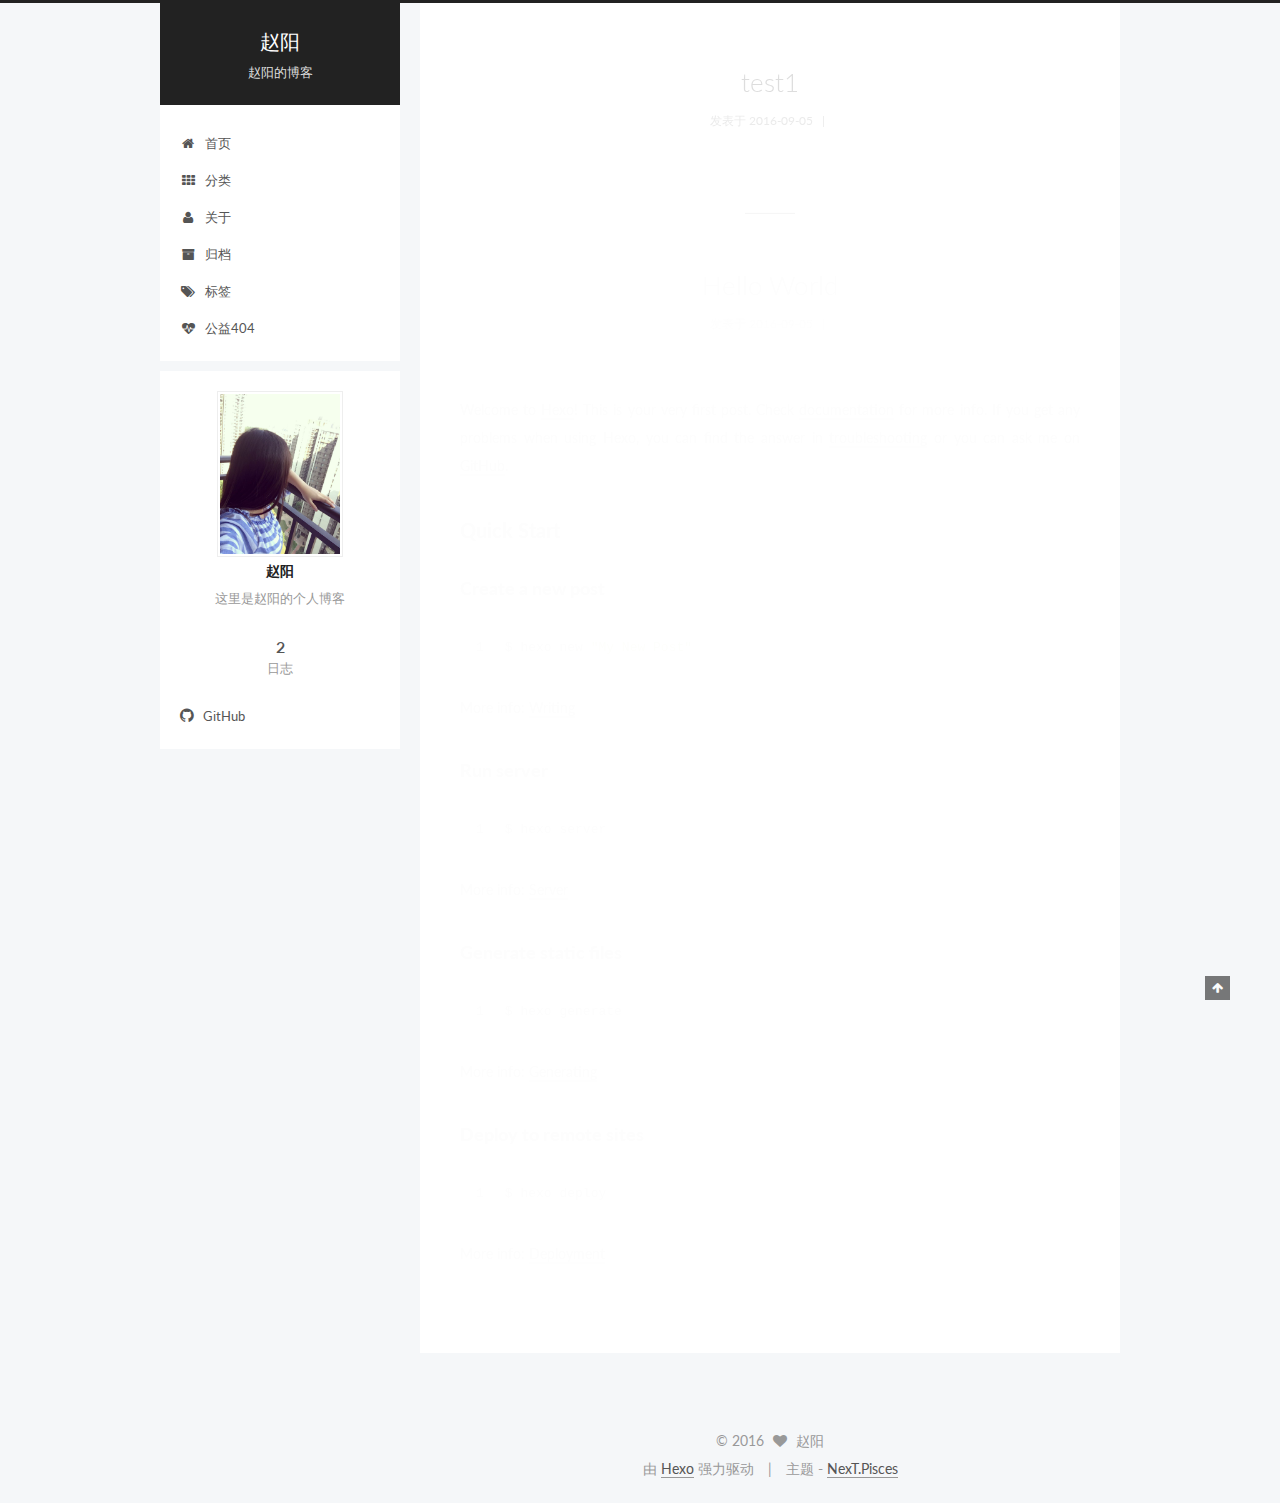
==== index.html @ 3aaf6b0f "Site updated: 2016-09-06 15:38:07" ====
<!doctype html>



  


<html class="theme-next pisces use-motion">
<head>
  <meta charset="UTF-8"/>
<meta http-equiv="X-UA-Compatible" content="IE=edge,chrome=1" />
<meta name="viewport" content="width=device-width, initial-scale=1, maximum-scale=1"/>



<meta http-equiv="Cache-Control" content="no-transform" />
<meta http-equiv="Cache-Control" content="no-siteapp" />












  
  
  <link href="/vendors/fancybox/source/jquery.fancybox.css?v=2.1.5" rel="stylesheet" type="text/css" />




  
  
  
  

  
    
    
  

  

  

  

  

  
    
    
    <link href="//fonts.googleapis.com/css?family=Lato:300,300italic,400,400italic,700,700italic&subset=latin,latin-ext" rel="stylesheet" type="text/css">
  






<link href="/vendors/font-awesome/css/font-awesome.min.css?v=4.4.0" rel="stylesheet" type="text/css" />

<link href="/css/main.css?v=5.0.1" rel="stylesheet" type="text/css" />


  <meta name="keywords" content="Hexo, NexT" />








  <link rel="shortcut icon" type="image/x-icon" href="/favicon.ico?v=5.0.1" />






<meta name="description" content="这里是赵阳的个人博客">
<meta property="og:type" content="website">
<meta property="og:title" content="赵阳">
<meta property="og:url" content="http://yoursite.com/index.html">
<meta property="og:site_name" content="赵阳">
<meta property="og:description" content="这里是赵阳的个人博客">
<meta name="twitter:card" content="summary">
<meta name="twitter:title" content="赵阳">
<meta name="twitter:description" content="这里是赵阳的个人博客">



<script type="text/javascript" id="hexo.configuration">
  var NexT = window.NexT || {};
  var CONFIG = {
    scheme: 'Pisces',
    sidebar: {"position":"left","display":"post"},
    fancybox: true,
    motion: true,
    duoshuo: {
      userId: 0,
      author: '博主'
    }
  };
</script>




  <link rel="canonical" href="http://yoursite.com/"/>

  <title> 赵阳 </title>
</head>

<body itemscope itemtype="http://schema.org/WebPage" lang="zh-Hans">

  










  
  
    
  

  <div class="container one-collumn sidebar-position-left 
   page-home 
 ">
    <div class="headband"></div>

    <header id="header" class="header" itemscope itemtype="http://schema.org/WPHeader">
      <div class="header-inner"><div class="site-meta ">
  

  <div class="custom-logo-site-title">
    <a href="/"  class="brand" rel="start">
      <span class="logo-line-before"><i></i></span>
      <span class="site-title">赵阳</span>
      <span class="logo-line-after"><i></i></span>
    </a>
  </div>
  <p class="site-subtitle">赵阳的博客</p>
</div>

<div class="site-nav-toggle">
  <button>
    <span class="btn-bar"></span>
    <span class="btn-bar"></span>
    <span class="btn-bar"></span>
  </button>
</div>

<nav class="site-nav">
  

  
    <ul id="menu" class="menu">
      
        
        <li class="menu-item menu-item-home">
          <a href="/" rel="section">
            
              <i class="menu-item-icon fa fa-fw fa-home"></i> <br />
            
            首页
          </a>
        </li>
      
        
        <li class="menu-item menu-item-categories">
          <a href="/categories" rel="section">
            
              <i class="menu-item-icon fa fa-fw fa-th"></i> <br />
            
            分类
          </a>
        </li>
      
        
        <li class="menu-item menu-item-about">
          <a href="/about" rel="section">
            
              <i class="menu-item-icon fa fa-fw fa-user"></i> <br />
            
            关于
          </a>
        </li>
      
        
        <li class="menu-item menu-item-archives">
          <a href="/archives" rel="section">
            
              <i class="menu-item-icon fa fa-fw fa-archive"></i> <br />
            
            归档
          </a>
        </li>
      
        
        <li class="menu-item menu-item-tags">
          <a href="/tags" rel="section">
            
              <i class="menu-item-icon fa fa-fw fa-tags"></i> <br />
            
            标签
          </a>
        </li>
      
        
        <li class="menu-item menu-item-commonweal">
          <a href="/404.html" rel="section">
            
              <i class="menu-item-icon fa fa-fw fa-heartbeat"></i> <br />
            
            公益404
          </a>
        </li>
      

      
    </ul>
  

  
</nav>

 </div>
    </header>

    <main id="main" class="main">
      <div class="main-inner">
        <div class="content-wrap">
          <div id="content" class="content">
            
  <section id="posts" class="posts-expand">
    
      

  
  

  
  
  

  <article class="post post-type-normal " itemscope itemtype="http://schema.org/Article">

    
      <header class="post-header">

        
        
          <h1 class="post-title" itemprop="name headline">
            
            
              
                
                <a class="post-title-link" href="/2016/09/05/test1/" itemprop="url">
                  test1
                </a>
              
            
          </h1>
        

        <div class="post-meta">
          <span class="post-time">
            <span class="post-meta-item-icon">
              <i class="fa fa-calendar-o"></i>
            </span>
            <span class="post-meta-item-text">发表于</span>
            <time itemprop="dateCreated" datetime="2016-09-05T23:01:18+08:00" content="2016-09-05">
              2016-09-05
            </time>
          </span>

          

          
            
              <span class="post-comments-count">
                &nbsp; | &nbsp;
                <a href="/2016/09/05/test1/#comments" itemprop="discussionUrl">
                  <span class="post-comments-count ds-thread-count" data-thread-key="2016/09/05/test1/" itemprop="commentsCount"></span>
                </a>
              </span>
            
          

          

          
          

          
        </div>
      </header>
    


    <div class="post-body" itemprop="articleBody">

      
      

      
        
          
            
          
        
      
    </div>

    <div>
      
    </div>

    <div>
      
    </div>

    <footer class="post-footer">
      

      

      
      
        <div class="post-eof"></div>
      
    </footer>
  </article>


    
      

  
  

  
  
  

  <article class="post post-type-normal " itemscope itemtype="http://schema.org/Article">

    
      <header class="post-header">

        
        
          <h1 class="post-title" itemprop="name headline">
            
            
              
                
                <a class="post-title-link" href="/2016/09/05/hello-world/" itemprop="url">
                  Hello World
                </a>
              
            
          </h1>
        

        <div class="post-meta">
          <span class="post-time">
            <span class="post-meta-item-icon">
              <i class="fa fa-calendar-o"></i>
            </span>
            <span class="post-meta-item-text">发表于</span>
            <time itemprop="dateCreated" datetime="2016-09-05T21:36:51+08:00" content="2016-09-05">
              2016-09-05
            </time>
          </span>

          

          
            
              <span class="post-comments-count">
                &nbsp; | &nbsp;
                <a href="/2016/09/05/hello-world/#comments" itemprop="discussionUrl">
                  <span class="post-comments-count ds-thread-count" data-thread-key="2016/09/05/hello-world/" itemprop="commentsCount"></span>
                </a>
              </span>
            
          

          

          
          

          
        </div>
      </header>
    


    <div class="post-body" itemprop="articleBody">

      
      

      
        
          
            <p>Welcome to <a href="https://hexo.io/" target="_blank" rel="external">Hexo</a>! This is your very first post. Check <a href="https://hexo.io/docs/" target="_blank" rel="external">documentation</a> for more info. If you get any problems when using Hexo, you can find the answer in <a href="https://hexo.io/docs/troubleshooting.html" target="_blank" rel="external">troubleshooting</a> or you can ask me on <a href="https://github.com/hexojs/hexo/issues" target="_blank" rel="external">GitHub</a>.</p>
<h2 id="Quick-Start"><a href="#Quick-Start" class="headerlink" title="Quick Start"></a>Quick Start</h2><h3 id="Create-a-new-post"><a href="#Create-a-new-post" class="headerlink" title="Create a new post"></a>Create a new post</h3><figure class="highlight bash"><table><tr><td class="gutter"><pre><div class="line">1</div></pre></td><td class="code"><pre><div class="line">$ hexo new <span class="string">"My New Post"</span></div></pre></td></tr></table></figure>
<p>More info: <a href="https://hexo.io/docs/writing.html" target="_blank" rel="external">Writing</a></p>
<h3 id="Run-server"><a href="#Run-server" class="headerlink" title="Run server"></a>Run server</h3><figure class="highlight bash"><table><tr><td class="gutter"><pre><div class="line">1</div></pre></td><td class="code"><pre><div class="line">$ hexo server</div></pre></td></tr></table></figure>
<p>More info: <a href="https://hexo.io/docs/server.html" target="_blank" rel="external">Server</a></p>
<h3 id="Generate-static-files"><a href="#Generate-static-files" class="headerlink" title="Generate static files"></a>Generate static files</h3><figure class="highlight bash"><table><tr><td class="gutter"><pre><div class="line">1</div></pre></td><td class="code"><pre><div class="line">$ hexo generate</div></pre></td></tr></table></figure>
<p>More info: <a href="https://hexo.io/docs/generating.html" target="_blank" rel="external">Generating</a></p>
<h3 id="Deploy-to-remote-sites"><a href="#Deploy-to-remote-sites" class="headerlink" title="Deploy to remote sites"></a>Deploy to remote sites</h3><figure class="highlight bash"><table><tr><td class="gutter"><pre><div class="line">1</div></pre></td><td class="code"><pre><div class="line">$ hexo deploy</div></pre></td></tr></table></figure>
<p>More info: <a href="https://hexo.io/docs/deployment.html" target="_blank" rel="external">Deployment</a></p>

          
        
      
    </div>

    <div>
      
    </div>

    <div>
      
    </div>

    <footer class="post-footer">
      

      

      
      
        <div class="post-eof"></div>
      
    </footer>
  </article>


    
  </section>

  


          </div>
          


          

        </div>
        
          
  
  <div class="sidebar-toggle">
    <div class="sidebar-toggle-line-wrap">
      <span class="sidebar-toggle-line sidebar-toggle-line-first"></span>
      <span class="sidebar-toggle-line sidebar-toggle-line-middle"></span>
      <span class="sidebar-toggle-line sidebar-toggle-line-last"></span>
    </div>
  </div>

  <aside id="sidebar" class="sidebar">
    <div class="sidebar-inner">

      

      

      <section class="site-overview sidebar-panel  sidebar-panel-active ">
        <div class="site-author motion-element" itemprop="author" itemscope itemtype="http://schema.org/Person">
          <img class="site-author-image" itemprop="image"
               src="/uploads/image/h_icon.jpg"
               alt="赵阳" />
          <p class="site-author-name" itemprop="name">赵阳</p>
          <p class="site-description motion-element" itemprop="description">这里是赵阳的个人博客</p>
        </div>
        <nav class="site-state motion-element">
          <div class="site-state-item site-state-posts">
            <a href="/archives">
              <span class="site-state-item-count">2</span>
              <span class="site-state-item-name">日志</span>
            </a>
          </div>

          

          

        </nav>

        

        <div class="links-of-author motion-element">
          
            
              <span class="links-of-author-item">
                <a href="https://github.com/yanggee" target="_blank" title="GitHub">
                  
                    <i class="fa fa-fw fa-github"></i>
                  
                  GitHub
                </a>
              </span>
            
          
        </div>

        
        

        
        

      </section>

      

    </div>
  </aside>


        
      </div>
    </main>

    <footer id="footer" class="footer">
      <div class="footer-inner">
        <div class="copyright" >
  
  &copy; 
  <span itemprop="copyrightYear">2016</span>
  <span class="with-love">
    <i class="fa fa-heart"></i>
  </span>
  <span class="author" itemprop="copyrightHolder">赵阳</span>
</div>

<div class="powered-by">
  由 <a class="theme-link" href="https://hexo.io">Hexo</a> 强力驱动
</div>

<div class="theme-info">
  主题 -
  <a class="theme-link" href="https://github.com/iissnan/hexo-theme-next">
    NexT.Pisces
  </a>
</div>

        

        
      </div>
    </footer>

    <div class="back-to-top">
      <i class="fa fa-arrow-up"></i>
    </div>
  </div>

  

<script type="text/javascript">
  if (Object.prototype.toString.call(window.Promise) !== '[object Function]') {
    window.Promise = null;
  }
</script>









  



  
  <script type="text/javascript" src="/vendors/jquery/index.js?v=2.1.3"></script>

  
  <script type="text/javascript" src="/vendors/fastclick/lib/fastclick.min.js?v=1.0.6"></script>

  
  <script type="text/javascript" src="/vendors/jquery_lazyload/jquery.lazyload.js?v=1.9.7"></script>

  
  <script type="text/javascript" src="/vendors/velocity/velocity.min.js?v=1.2.1"></script>

  
  <script type="text/javascript" src="/vendors/velocity/velocity.ui.min.js?v=1.2.1"></script>

  
  <script type="text/javascript" src="/vendors/fancybox/source/jquery.fancybox.pack.js?v=2.1.5"></script>


  


  <script type="text/javascript" src="/js/src/utils.js?v=5.0.1"></script>

  <script type="text/javascript" src="/js/src/motion.js?v=5.0.1"></script>



  
  


  <script type="text/javascript" src="/js/src/affix.js?v=5.0.1"></script>

  <script type="text/javascript" src="/js/src/schemes/pisces.js?v=5.0.1"></script>



  

  


  <script type="text/javascript" src="/js/src/bootstrap.js?v=5.0.1"></script>



  

  
    
  

  <script type="text/javascript">
    var duoshuoQuery = {short_name:"yanggege"};
    (function() {
      var ds = document.createElement('script');
      ds.type = 'text/javascript';ds.async = true;
      ds.id = 'duoshuo-script';
      ds.src = (document.location.protocol == 'https:' ? 'https:' : 'http:') + '//static.duoshuo.com/embed.js';
      ds.charset = 'UTF-8';
      (document.getElementsByTagName('head')[0]
      || document.getElementsByTagName('body')[0]).appendChild(ds);
    })();
  </script>

  
    
    <script src="/vendors/ua-parser-js/dist/ua-parser.min.js?v=0.7.9"></script>
    <script src="/js/src/hook-duoshuo.js"></script>
  






  
  

  

  

  

</body>
</html>
---- css/main.css ----
/* normalize.css v3.0.2 | MIT License | git.io/normalize */
html {
  font-family: sans-serif; /* 1 */
  -ms-text-size-adjust: 100%; /* 2 */
  -webkit-text-size-adjust: 100%; /* 2 */
}
body {
  margin: 0;
}
article,
aside,
details,
figcaption,
figure,
footer,
header,
hgroup,
main,
menu,
nav,
section,
summary {
  display: block;
}
audio,
canvas,
progress,
video {
  display: inline-block; /* 1 */
  vertical-align: baseline; /* 2 */
}
audio:not([controls]) {
  display: none;
  height: 0;
}
[hidden],
template {
  display: none;
}
a {
  background-color: transparent;
}
a:active,
a:hover {
  outline: 0;
}
abbr[title] {
  border-bottom: 1px dotted;
}
b,
strong {
  font-weight: bold;
}
dfn {
  font-style: italic;
}
h1 {
  font-size: 2em;
  margin: 0.67em 0;
}
mark {
  background: #ff0;
  color: #000;
}
small {
  font-size: 80%;
}
sub,
sup {
  font-size: 75%;
  line-height: 0;
  position: relative;
  vertical-align: baseline;
}
sup {
  top: -0.5em;
}
sub {
  bottom: -0.25em;
}
img {
  border: 0;
}
svg:not(:root) {
  overflow: hidden;
}
figure {
  margin: 1em 40px;
}
hr {
  -moz-box-sizing: content-box;
  box-sizing: content-box;
  height: 0;
}
pre {
  overflow: auto;
}
code,
kbd,
pre,
samp {
  font-family: monospace, monospace;
  font-size: 1em;
}
button,
input,
optgroup,
select,
textarea {
  color: inherit; /* 1 */
  font: inherit; /* 2 */
  margin: 0; /* 3 */
}
button {
  overflow: visible;
}
button,
select {
  text-transform: none;
}
button,
html input[type="button"],
input[type="reset"],
input[type="submit"] {
  -webkit-appearance: button; /* 2 */
  cursor: pointer; /* 3 */
}
button[disabled],
html input[disabled] {
  cursor: default;
}
button::-moz-focus-inner,
input::-moz-focus-inner {
  border: 0;
  padding: 0;
}
input {
  line-height: normal;
}
input[type="checkbox"],
input[type="radio"] {
  box-sizing: border-box; /* 1 */
  padding: 0; /* 2 */
}
input[type="number"]::-webkit-inner-spin-button,
input[type="number"]::-webkit-outer-spin-button {
  height: auto;
}
input[type="search"] {
  -webkit-appearance: textfield; /* 1 */
  -moz-box-sizing: content-box;
  -webkit-box-sizing: content-box; /* 2 */
  box-sizing: content-box;
}
input[type="search"]::-webkit-search-cancel-button,
input[type="search"]::-webkit-search-decoration {
  -webkit-appearance: none;
}
fieldset {
  border: 1px solid #c0c0c0;
  margin: 0 2px;
  padding: 0.35em 0.625em 0.75em;
}
legend {
  border: 0; /* 1 */
  padding: 0; /* 2 */
}
textarea {
  overflow: auto;
}
optgroup {
  font-weight: bold;
}
table {
  border-collapse: collapse;
  border-spacing: 0;
}
td,
th {
  padding: 0;
}
::selection {
  background: #262a30;
  color: #fff;
}
body {
  position: relative;
  font-family: 'Lato', "PingFang SC", "Microsoft YaHei", sans-serif;
  font-size: 14px;
  line-height: 2;
  color: #555;
  background: #fff;
}
@media (max-width: 767px) {
  body {
    padding-right: 0 !important;
  }
}
@media (min-width: 768px) and (max-width: 991px) {
  body {
    padding-right: 0 !important;
  }
}
@media (min-width: 1600px) {
  body {
    font-size: 16px;
  }
}
h1,
h2,
h3,
h4,
h5,
h6 {
  margin: 0;
  padding: 0;
  font-weight: bold;
  line-height: 1.5;
  font-family: 'Lato', "PingFang SC", "Microsoft YaHei", sans-serif;
}
h2,
h3,
h4,
h5,
h6 {
  margin: 20px 0 15px;
}
h1 {
  font-size: 22px;
}
@media (max-width: 767px) {
  h1 {
    font-size: 18px;
  }
}
h2 {
  font-size: 20px;
}
@media (max-width: 767px) {
  h2 {
    font-size: 16px;
  }
}
h3 {
  font-size: 18px;
}
@media (max-width: 767px) {
  h3 {
    font-size: 14px;
  }
}
h4 {
  font-size: 16px;
}
@media (max-width: 767px) {
  h4 {
    font-size: 12px;
  }
}
h5 {
  font-size: 14px;
}
@media (max-width: 767px) {
  h5 {
    font-size: 10px;
  }
}
h6 {
  font-size: 12px;
}
@media (max-width: 767px) {
  h6 {
    font-size: 8px;
  }
}
p {
  margin: 0 0 25px 0;
}
a {
  color: #555;
  text-decoration: none;
  border-bottom: 1px solid #999;
  word-wrap: break-word;
}
a:hover {
  color: #222;
  border-bottom-color: #222;
}
ul {
  list-style: none;
}
blockquote {
  margin: 0;
  padding: 0;
}
img {
  display: block;
  margin: auto;
  max-width: 100%;
  height: auto;
}
hr {
  margin: 40px 0;
  height: 3px;
  border: none;
  background-color: #ddd;
  background-image: repeating-linear-gradient(-45deg, #fff, #fff 4px, transparent 4px, transparent 8px);
}
blockquote {
  padding: 0 15px;
  color: #666;
  border-left: 4px solid #ddd;
}
blockquote cite::before {
  content: "-";
  padding: 0 5px;
}
dt {
  font-weight: 700;
}
dd {
  margin: 0;
  padding: 0;
}
.text-left {
  text-align: left;
}
.text-center {
  text-align: center;
}
.text-right {
  text-align: right;
}
.text-justify {
  text-align: justify;
}
.text-nowrap {
  white-space: nowrap;
}
.text-lowercase {
  text-transform: lowercase;
}
.text-uppercase {
  text-transform: uppercase;
}
.text-capitalize {
  text-transform: capitalize;
}
.center-block {
  display: block;
  margin-left: auto;
  margin-right: auto;
}
.clearfix:before,
.clearfix:after {
  content: " ";
  display: table;
}
.clearfix:after {
  clear: both;
}
.pullquote {
  width: 45%;
}
.pullquote.left {
  float: left;
  margin-left: 5px;
  margin-right: 10px;
}
.pullquote.right {
  float: right;
  margin-left: 10px;
  margin-right: 5px;
}
.affix.affix.affix {
  position: fixed;
}
.translation {
  margin-top: -20px;
  font-size: 14px;
  color: #999;
}
.scrollbar-measure {
  width: 100px;
  height: 100px;
  overflow: scroll;
  position: absolute;
  top: -9999px;
}
.use-motion .motion-element {
  opacity: 0;
}
#local-search-input {
  padding: 3px;
  border: none;
  text-indent: 14px;
  border-radius: 0;
  width: 140px;
  outline: none;
  border-bottom: 1px solid #999;
  background: inherit;
  opacity: 0.5;
}
#local-search-input:focus {
  opacity: 1;
}
.search-icon {
  position: absolute;
  top: 9px;
}
table {
  margin: 20px 0;
  width: 100%;
  border-collapse: collapse;
  border-spacing: 0;
  border: 1px solid #ddd;
  font-size: 14px;
  table-layout: fixed;
  word-wrap: break-all;
}
table>tbody>tr:nth-of-type(odd) {
  background-color: #f9f9f9;
}
table>tbody>tr:hover {
  background-color: #f5f5f5;
}
caption,
th,
td {
  padding: 8px;
  text-align: left;
  vertical-align: middle;
  font-weight: normal;
}
th,
td {
  border-bottom: 3px solid #ddd;
  border-right: 1px solid #eee;
}
th {
  padding-bottom: 10px;
  font-weight: 700;
}
td {
  border-bottom-width: 1px;
}
html,
body {
  height: 100%;
}
.container {
  position: relative;
  min-height: 100%;
}
.header-inner {
  margin: 0 auto;
  padding: 100px 0 70px;
  width: 700px;
}
@media (min-width: 1600px) {
  .container .header-inner {
    width: 900px;
  }
}
.main {
  padding-bottom: 150px;
}
.main-inner {
  margin: 0 auto;
  width: 700px;
}
@media (min-width: 1600px) {
  .container .main-inner {
    width: 900px;
  }
}
.footer {
  position: absolute;
  left: 0;
  bottom: 0;
  width: 100%;
  min-height: 50px;
}
.footer-inner {
  box-sizing: border-box;
  margin: 20px auto;
  width: 700px;
}
@media (min-width: 1600px) {
  .container .footer-inner {
    width: 900px;
  }
}
pre,
.highlight {
  overflow: auto;
  margin: 20px 0;
  padding: 15px;
  font-size: 13px;
  color: #4d4d4c;
  background: #f7f7f7;
  line-height: 1.6;
}
pre,
code {
  font-family: consolas, Menlo, "PingFang SC", "Microsoft YaHei", monospace;
}
code {
  padding: 2px 4px;
  word-break: break-all;
  color: #555;
  background: #eee;
  border-radius: 4px;
  font-size: 13px;
}
pre code {
  padding: 0;
  color: #4d4d4c;
  background: none;
  text-shadow: none;
}
.highlight pre {
  border: none;
  margin: 0;
  padding: 1px;
}
.highlight table {
  margin: 0;
  width: auto;
  border: none;
}
.highlight td {
  border: none;
  padding: 0;
}
.highlight figcaption {
  font-size: 1em;
  color: #4d4d4c;
  line-height: 1em;
  margin-bottom: 1em;
}
.highlight figcaption:before,
.highlight figcaption:after {
  content: " ";
  display: table;
}
.highlight figcaption:after {
  clear: both;
}
.highlight figcaption a {
  float: right;
  color: #4d4d4c;
}
.highlight figcaption a:hover {
  border-bottom-color: #4d4d4c;
}
.highlight .gutter pre {
  color: #666;
  text-align: right;
  padding-right: 20px;
}
.highlight .line {
  height: 20px;
}
.gist table {
  width: auto;
}
.gist table td {
  border: none;
}
pre .comment {
  color: #8e908c;
}
pre .variable,
pre .attribute,
pre .tag,
pre .regexp,
pre .ruby .constant,
pre .xml .tag .title,
pre .xml .pi,
pre .xml .doctype,
pre .html .doctype,
pre .css .id,
pre .css .class,
pre .css .pseudo {
  color: #c82829;
}
pre .number,
pre .preprocessor,
pre .built_in,
pre .literal,
pre .params,
pre .constant,
pre .command {
  color: #f5871f;
}
pre .ruby .class .title,
pre .css .rules .attribute,
pre .string,
pre .value,
pre .inheritance,
pre .header,
pre .ruby .symbol,
pre .xml .cdata,
pre .special,
pre .number,
pre .formula {
  color: #718c00;
}
pre .title,
pre .css .hexcolor {
  color: #3e999f;
}
pre .function,
pre .python .decorator,
pre .python .title,
pre .ruby .function .title,
pre .ruby .title .keyword,
pre .perl .sub,
pre .javascript .title,
pre .coffeescript .title {
  color: #4271ae;
}
pre .keyword,
pre .javascript .function {
  color: #8959a8;
}
.full-image.full-image.full-image {
  border: none;
  max-width: 100%;
  width: auto;
  margin: 20px auto;
}
@media (min-width: 992px) {
  .full-image.full-image.full-image {
    max-width: none;
    width: 126%;
    margin: 0 -13%;
  }
}
.blockquote-center,
.page-home .post-type-quote blockquote,
.page-post-detail .post-type-quote blockquote {
  position: relative;
  margin: 40px 0;
  padding: 0;
  border-left: none;
  text-align: center;
}
.blockquote-center::before,
.page-home .post-type-quote blockquote::before,
.page-post-detail .post-type-quote blockquote::before,
.blockquote-center::after,
.page-home .post-type-quote blockquote::after,
.page-post-detail .post-type-quote blockquote::after {
  position: absolute;
  content: ' ';
  display: block;
  width: 100%;
  height: 24px;
  opacity: 0.2;
  background-repeat: no-repeat;
  background-position: 0 -6px;
  background-size: 22px 22px;
}
.blockquote-center::before,
.page-home .post-type-quote blockquote::before,
.page-post-detail .post-type-quote blockquote::before {
  top: -20px;
  background-image: url("../images/quote-l.svg");
  border-top: 1px solid #ccc;
}
.blockquote-center::after,
.page-home .post-type-quote blockquote::after,
.page-post-detail .post-type-quote blockquote::after {
  bottom: -20px;
  background-image: url("../images/quote-r.svg");
  border-bottom: 1px solid #ccc;
  background-position: 100% 8px;
}
.blockquote-center p,
.page-home .post-type-quote blockquote p,
.page-post-detail .post-type-quote blockquote p,
.blockquote-center div,
.page-home .post-type-quote blockquote div,
.page-post-detail .post-type-quote blockquote div {
  text-align: center;
}
.post .post-body .group-picture img {
  box-sizing: border-box;
  padding: 0 3px;
  border: none;
}
.post .group-picture-row {
  overflow: hidden;
  margin-top: 6px;
}
.post .group-picture-row:first-child {
  margin-top: 0;
}
.post .group-picture-column {
  float: left;
}
.page-post-detail .post-body .group-picture-column {
  float: none;
  margin-top: 10px;
  width: auto !important;
}
.page-post-detail .post-body .group-picture-column img {
  margin: 0 auto;
}
.page-archive .group-picture-container {
  overflow: hidden;
}
.page-archive .group-picture-row {
  float: left;
}
.page-archive .group-picture-row:first-child {
  margin-top: 6px;
}
.page-archive .group-picture-column {
  max-width: 150px;
  max-height: 150px;
}
.btn {
  display: inline-block;
  padding: 0 20px;
  font-size: 14px;
  color: #fff;
  background: #222;
  border: 2px solid #555;
  text-decoration: none;
  border-radius: 0;
  transition-property: background-color;
  transition-duration: 0.2s;
  transition-timing-function: ease-in-out;
  transition-delay: 0s;
}
.btn:hover,
.post-more-link .btn:hover {
  border-color: #222;
  color: #fff;
  background: #222;
}
.btn-bar {
  display: block;
  width: 22px;
  height: 2px;
  background: #555;
  border-radius: 1px;
}
.btn-bar+.btn-bar {
  margin-top: 4px;
}
.pagination {
  margin: 120px 0 40px;
  text-align: center;
  border-top: 1px solid #eee;
}
.page-number-basic,
.pagination .prev,
.pagination .next,
.pagination .page-number,
.pagination .space {
  display: inline-block;
  position: relative;
  top: -1px;
  margin: 0 10px;
  padding: 0 10px;
  line-height: 30px;
}
@media (max-width: 767px) {
  .page-number-basic,
  .pagination .prev,
  .pagination .next,
  .pagination .page-number,
  .pagination .space {
    margin: 0 5px;
  }
}
.pagination .prev,
.pagination .next,
.pagination .page-number {
  border-bottom: 0;
  border-top: 1px solid #eee;
  transition-property: border-color;
  transition-duration: 0.2s;
  transition-timing-function: ease-in-out;
  transition-delay: 0s;
}
.pagination .prev:hover,
.pagination .next:hover,
.pagination .page-number:hover {
  border-top-color: #222;
}
.pagination .space {
  padding: 0;
  margin: 0;
}
.pagination .prev {
  margin-left: 0;
}
.pagination .next {
  margin-right: 0;
}
.pagination .page-number.current {
  color: #fff;
  background: #ccc;
  border-top-color: #ccc;
}
@media (max-width: 767px) {
  .pagination {
    border-top: none;
  }
  .pagination .prev,
  .pagination .next,
  .pagination .page-number {
    margin-bottom: 10px;
    border-top: 0;
    border-bottom: 1px solid #eee;
  }
  .pagination .prev:hover,
  .pagination .next:hover,
  .pagination .page-number:hover {
    border-bottom-color: #222;
  }
}
.comments {
  margin: 60px 20px 0;
}
.tag-cloud {
  text-align: center;
}
.tag-cloud a {
  display: inline-block;
  margin: 10px;
}
.back-to-top {
  box-sizing: border-box;
  position: fixed;
  bottom: -100px;
  right: 50px;
  z-index: 1050;
  padding: 0 6px;
  width: 25px;
  background: #222;
  font-size: 12px;
  opacity: 0.6;
  color: #fff;
  cursor: pointer;
  text-align: center;
  -webkit-transform: translateZ(0);
  transition-property: bottom;
  transition-duration: 0.2s;
  transition-timing-function: ease-in-out;
  transition-delay: 0s;
}
@media (max-width: 767px) {
  .back-to-top {
    display: none;
  }
}
@media (min-width: 768px) and (max-width: 991px) {
  .back-to-top {
    display: none;
  }
}
.back-to-top.back-to-top-on {
  bottom: 40px;
}
.header {
  background: #fff;
}
.header-inner {
  position: relative;
}
.headband {
  height: 3px;
  background: #222;
}
.site-meta {
  margin: 0;
  text-align: center;
}
@media (max-width: 767px) {
  .site-meta {
    text-align: center;
  }
}
.brand {
  position: relative;
  display: inline-block;
  padding: 0 40px;
  color: #fff;
  background: #222;
  border-bottom: none;
}
.brand:hover {
  color: #fff;
}
.logo {
  display: inline-block;
  margin-right: 5px;
  line-height: 36px;
  vertical-align: top;
}
.site-title {
  display: inline-block;
  vertical-align: top;
  line-height: 36px;
  font-size: 20px;
  font-weight: normal;
  font-family: 'Lato', "PingFang SC", "Microsoft YaHei", sans-serif;
}
.site-subtitle {
  margin-top: 10px;
  font-size: 13px;
  color: #ddd;
}
.use-motion .brand {
  opacity: 0;
}
.use-motion .logo,
.use-motion .site-title,
.use-motion .site-subtitle {
  opacity: 0;
  position: relative;
  top: -10px;
}
.site-nav-toggle {
  display: none;
  position: absolute;
  top: 10px;
  left: 10px;
}
@media (max-width: 767px) {
  .site-nav-toggle {
    display: block;
  }
}
.site-nav-toggle button {
  margin-top: 2px;
  padding: 9px 10px;
  background: transparent;
  border: none;
}
@media (max-width: 767px) {
  .site-nav {
    display: none;
    margin: 0 -10px;
    padding: 0 10px;
    clear: both;
    border-top: 1px solid #ddd;
  }
}
@media (min-width: 768px) and (max-width: 991px) {
  .site-nav {
    display: block !important;
  }
}
@media (min-width: 992px) {
  .site-nav {
    display: block !important;
  }
}
.menu {
  margin-top: 20px;
  padding-left: 0;
  text-align: center;
}
.menu .menu-item {
  display: inline-block;
  margin: 0 10px;
}
@media screen and (max-width: 767px) {
  .menu .menu-item {
    margin-top: 10px;
  }
}
.menu .menu-item a {
  display: block;
  font-size: 13px;
  text-transform: capitalize;
  line-height: inherit;
  border-bottom: 1px solid transparent;
  transition-property: border-color;
  transition-duration: 0.2s;
  transition-timing-function: ease-in-out;
  transition-delay: 0s;
}
.menu .menu-item a:hover,
.menu-item-active a {
  border-bottom-color: #222;
}
.menu .menu-item .fa {
  margin-right: 5px;
}
.use-motion .menu-item {
  opacity: 0;
}
.post-body {
  font-family: 'Lato', "PingFang SC", "Microsoft YaHei", sans-serif;
}
@media (max-width: 767px) {
  .post-body {
    word-break: break-word;
  }
}
.post-body .fancybox img {
  display: block !important;
  margin: 0 auto;
  cursor: pointer;
  cursor: zoom-in;
  cursor: -webkit-zoom-in;
}
.post-body .image-caption,
.post-body .figure .caption {
  margin: 10px auto 15px;
  text-align: center;
  font-size: 14px;
  color: #999;
  font-weight: bold;
  line-height: 1;
}
.post-sticky-flag {
  display: inline-block;
  font-size: 16px;
  -ms-transform: rotate(30deg);
  -webkit-transform: rotate(30deg);
  -moz-transform: rotate(30deg);
  -ms-transform: rotate(30deg);
  -o-transform: rotate(30deg);
  transform: rotate(30deg);
}
.posts-expand {
  padding-top: 40px;
}
@media (max-width: 767px) {
  .posts-expand {
    margin: 0 20px;
  }
  .post-body pre,
  .post-body .highlight {
    padding: 10px;
  }
  .post-body pre .gutter pre,
  .post-body .highlight .gutter pre {
    padding-right: 10px;
  }
}
@media (min-width: 992px) {
  .posts-expand .post-body {
    text-align: justify;
  }
}
.posts-expand .post-body h2,
.posts-expand .post-body h3,
.posts-expand .post-body h4,
.posts-expand .post-body h5,
.posts-expand .post-body h6 {
  padding-top: 10px;
}
.posts-expand .post-body h2 .header-anchor,
.posts-expand .post-body h3 .header-anchor,
.posts-expand .post-body h4 .header-anchor,
.posts-expand .post-body h5 .header-anchor,
.posts-expand .post-body h6 .header-anchor {
  float: right;
  margin-left: 10px;
  color: #ccc;
  border-bottom-style: none;
  visibility: hidden;
}
.posts-expand .post-body h2 .header-anchor:hover,
.posts-expand .post-body h3 .header-anchor:hover,
.posts-expand .post-body h4 .header-anchor:hover,
.posts-expand .post-body h5 .header-anchor:hover,
.posts-expand .post-body h6 .header-anchor:hover {
  color: inherit;
}
.posts-expand .post-body h2:hover .header-anchor,
.posts-expand .post-body h3:hover .header-anchor,
.posts-expand .post-body h4:hover .header-anchor,
.posts-expand .post-body h5:hover .header-anchor,
.posts-expand .post-body h6:hover .header-anchor {
  visibility: visible;
}
.posts-expand .post-body ul li {
  list-style: circle;
}
.posts-expand .post-body img {
  box-sizing: border-box;
  margin: auto;
  padding: 3px;
  border: 1px solid #ddd;
}
.posts-expand .fancybox img {
  margin: 0 auto;
}
@media (max-width: 767px) {
  .posts-collapse {
    margin: 0 20px;
  }
  .posts-collapse .post-title,
  .posts-collapse .post-meta {
    display: block;
    width: auto;
    text-align: left;
  }
}
.posts-collapse {
  position: relative;
  z-index: 1010;
  margin-left: 55px;
}
.posts-collapse::after {
  content: " ";
  position: absolute;
  top: 20px;
  left: 0;
  margin-left: -2px;
  width: 4px;
  height: 100%;
  background: #f5f5f5;
  z-index: -1;
}
@media (max-width: 767px) {
  .posts-collapse {
    margin: 0 20px;
  }
}
.posts-collapse .collection-title {
  position: relative;
  margin: 60px 0;
}
.posts-collapse .collection-title h2 {
  margin-left: 20px;
}
.posts-collapse .collection-title small {
  color: #bbb;
}
.posts-collapse .collection-title::before {
  content: " ";
  position: absolute;
  left: 0;
  top: 50%;
  margin-left: -4px;
  margin-top: -4px;
  width: 8px;
  height: 8px;
  background: #bbb;
  border-radius: 50%;
}
.posts-collapse .post {
  margin: 30px 0;
}
.posts-collapse .post-header {
  position: relative;
  transition-duration: 0.2s;
  transition-timing-function: ease-in-out;
  transition-delay: 0s;
  transition-property: border;
  border-bottom: 1px dashed #ccc;
}
.posts-collapse .post-header::before {
  content: " ";
  position: absolute;
  left: 0;
  top: 12px;
  width: 6px;
  height: 6px;
  margin-left: -4px;
  background: #bbb;
  border-radius: 50%;
  border: 1px solid #fff;
  transition-duration: 0.2s;
  transition-timing-function: ease-in-out;
  transition-delay: 0s;
  transition-property: background;
}
.posts-collapse .post-header:hover {
  border-bottom-color: #666;
}
.posts-collapse .post-header:hover::before {
  background: #222;
}
.posts-collapse .post-meta {
  position: absolute;
  font-size: 12px;
  left: 20px;
  top: 5px;
}
.posts-collapse .post-comments-count {
  display: none;
}
.posts-collapse .post-title {
  margin-left: 60px;
  font-size: 16px;
  font-weight: normal;
  line-height: inherit;
}
.posts-collapse .post-title::after {
  margin-left: 3px;
  opacity: 0.6;
}
.posts-collapse .post-title a {
  color: #666;
  border-bottom: none;
}
.page-home .post-type-quote .post-header,
.page-post-detail .post-type-quote .post-header,
.page-home .post-type-quote .post-tags,
.page-post-detail .post-type-quote .post-tags {
  display: none;
}
.posts-expand .post-title {
  font-size: 26px;
  text-align: center;
  word-break: break-word;
  font-weight: 300;
}
@media (max-width: 767px) {
  .posts-expand .post-title {
    font-size: 22px;
  }
}
.posts-expand .post-title-link {
  display: inline-block;
  position: relative;
  color: #555;
  border-bottom: none;
  line-height: 1.2;
  vertical-align: top;
}
.posts-expand .post-title-link::before {
  content: "";
  position: absolute;
  width: 100%;
  height: 2px;
  bottom: 0;
  left: 0;
  background-color: #000;
  visibility: hidden;
  -webkit-transform: scaleX(0);
  -moz-transform: scaleX(0);
  -ms-transform: scaleX(0);
  -o-transform: scaleX(0);
  transform: scaleX(0);
  transition-duration: 0.2s;
  transition-timing-function: ease-in-out;
  transition-delay: 0s;
}
.posts-expand .post-title-link:hover::before {
  visibility: visible;
  -webkit-transform: scaleX(1);
  -moz-transform: scaleX(1);
  -ms-transform: scaleX(1);
  -o-transform: scaleX(1);
  transform: scaleX(1);
}
.posts-expand .post-title-link .fa {
  font-size: 16px;
}
.posts-expand .post-meta {
  margin: 3px 0 60px 0;
  color: #999;
  font-family: 'Lato', "PingFang SC", "Microsoft YaHei", sans-serif;
  font-size: 12px;
  text-align: center;
}
.posts-expand .post-meta .post-category-list {
  display: inline-block;
  margin: 0;
  padding: 3px;
}
.posts-expand .post-meta .post-category-list-link {
  color: #999;
}
.post-meta-item-icon {
  display: none;
  margin-right: 3px;
}
@media (min-width: 768px) and (max-width: 991px) {
  .post-meta-item-icon {
    display: inline-block;
  }
}
@media (max-width: 767px) {
  .post-meta-item-icon {
    display: inline-block;
  }
}
@media (min-width: 768px) and (max-width: 991px) {
  .post-meta-item-text {
    display: none;
  }
}
@media (max-width: 767px) {
  .post-meta-item-text {
    display: none;
  }
}
@media (max-width: 767px) {
  .posts-expand .post-comments-count {
    display: none;
  }
}
.post-more-link {
  margin-top: 50px;
}
.post-more-link .btn {
  color: #555;
  font-size: 14px;
  background: #fff;
  border-radius: 2px;
  line-height: 2;
}
.posts-expand .post-tags {
  margin-top: 40px;
  text-align: center;
}
.posts-expand .post-tags a {
  display: inline-block;
  margin-right: 10px;
  font-size: 13px;
}
.post-nav {
  overflow: hidden;
  margin-top: 60px;
  padding: 10px;
  white-space: nowrap;
  border-top: 1px solid #eee;
}
.post-nav-item {
  display: inline-block;
  width: 50%;
  white-space: normal;
}
.post-nav-item a {
  position: relative;
  display: inline-block;
  line-height: 25px;
  font-size: 14px;
  color: #555;
  border-bottom: none;
}
.post-nav-item a:hover {
  color: #222;
  border-bottom: none;
}
.post-nav-item a:active {
  top: 2px;
}
.post-nav-item a i {
  font-size: 12px;
}
.post-nav-prev {
  text-align: right;
}
.posts-expand .post-eof {
  display: block;
  margin: 80px auto 60px;
  width: 8%;
  height: 1px;
  background: #ccc;
  text-align: center;
}
.post:last-child .post-eof.post-eof.post-eof {
  display: none;
}
.post-gallery {
  display: table;
  table-layout: fixed;
  width: 100%;
  border-collapse: separate;
}
.post-gallery-row {
  display: table-row;
}
.post-gallery .post-gallery-img {
  display: table-cell;
  text-align: center;
  vertical-align: middle;
  border: none;
}
.post-gallery .post-gallery-img img {
  max-width: 100%;
  max-height: 100%;
  border: none;
}
.fancybox-close,
.fancybox-close:hover {
  border: none;
}
.sidebar {
  position: fixed;
  right: 0;
  top: 0;
  bottom: 0;
  width: 0;
  z-index: 1040;
  box-shadow: inset 0 2px 6px #000;
  background: #222;
  -webkit-transform: translateZ(0);
}
.sidebar a {
  color: #999;
  border-bottom-color: #555;
}
.sidebar a:hover {
  color: #eee;
}
@media (min-width: 768px) and (max-width: 991px) {
  .sidebar {
    display: none !important;
  }
}
@media (max-width: 767px) {
  .sidebar {
    display: none !important;
  }
}
.sidebar-inner {
  position: relative;
  padding: 20px 10px;
  color: #999;
  text-align: center;
}
.sidebar-toggle {
  position: fixed;
  right: 50px;
  bottom: 45px;
  width: 15px;
  height: 15px;
  padding: 5px;
  background: #222;
  line-height: 0;
  z-index: 1050;
  cursor: pointer;
  -webkit-transform: translateZ(0);
}
@media (min-width: 768px) and (max-width: 991px) {
  .sidebar-toggle {
    display: none;
  }
}
@media (max-width: 767px) {
  .sidebar-toggle {
    display: none;
  }
}
.sidebar-toggle-line {
  position: relative;
  display: inline-block;
  vertical-align: top;
  height: 2px;
  width: 100%;
  background: #fff;
  margin-top: 3px;
}
.sidebar-toggle-line:first-child {
  margin-top: 0;
}
.site-author-image {
  display: block;
  margin: 0 auto;
  padding: 2px;
  max-width: 120px;
  height: auto;
  border: 1px solid #eee;
}
.site-author-name {
  margin: 0;
  text-align: center;
  color: #222;
  font-weight: 600;
}
.site-description {
  margin-top: 0;
  text-align: center;
  font-size: 13px;
  color: #999;
}
.site-state {
  overflow: hidden;
  line-height: 1.4;
  white-space: nowrap;
  text-align: center;
}
.site-state-item {
  display: inline-block;
  padding: 0 15px;
  border-left: 1px solid #eee;
}
.site-state-item:first-child {
  border-left: none;
}
.site-state-item a {
  border-bottom: none;
}
.site-state-item-count {
  display: block;
  text-align: center;
  color: inherit;
  font-weight: 600;
  font-size: 16px;
}
.site-state-item-name {
  font-size: 13px;
  color: #999;
}
.feed-link {
  margin-top: 20px;
}
.feed-link a {
  display: inline-block;
  padding: 0 15px;
  color: #fc6423;
  border: 1px solid #fc6423;
  border-radius: 4px;
}
.feed-link a i {
  color: #fc6423;
  font-size: 14px;
}
.feed-link a:hover {
  color: #fff;
  background: #fc6423;
}
.feed-link a:hover i {
  color: #fff;
}
.links-of-author {
  margin-top: 20px;
}
.links-of-author a {
  display: inline-block;
  vertical-align: middle;
  margin-right: 10px;
  margin-bottom: 10px;
  border-bottom-color: #555;
  font-size: 13px;
}
.links-of-author a:before {
  display: inline-block;
  vertical-align: middle;
  margin-right: 3px;
  content: " ";
  width: 4px;
  height: 4px;
  border-radius: 50%;
  background: #90ff75;
}
.links-of-blogroll {
  font-size: 13px;
}
.links-of-blogroll-title {
  margin-top: 20px;
  font-size: 14px;
  font-weight: 600;
}
.links-of-blogroll-list {
  margin: 0;
  padding: 0;
}
.links-of-blogroll-item {
  padding: 2px 10px;
}
.sidebar-nav {
  margin: 0 0 20px;
  padding-left: 0;
}
.sidebar-nav li {
  display: inline-block;
  cursor: pointer;
  border-bottom: 1px solid transparent;
  font-size: 14px;
  color: #555;
}
.sidebar-nav li:hover {
  color: #fc6423;
}
.page-post-detail .sidebar-nav-toc {
  padding: 0 5px;
}
.page-post-detail .sidebar-nav-overview {
  margin-left: 10px;
}
.sidebar-nav .sidebar-nav-active {
  color: #fc6423;
  border-bottom-color: #fc6423;
}
.sidebar-nav .sidebar-nav-active:hover {
  color: #fc6423;
}
.sidebar-panel {
  display: none;
}
.sidebar-panel-active {
  display: block;
}
.post-toc-empty {
  font-size: 14px;
  color: #666;
}
.post-toc-wrap {
  overflow: hidden;
}
.post-toc {
  overflow: auto;
}
.post-toc ol {
  margin: 0;
  padding: 0 2px 5px 10px;
  text-align: left;
  list-style: none;
  font-size: 14px;
}
.post-toc ol > ol {
  padding-left: 0;
}
.post-toc ol a {
  transition-duration: 0.2s;
  transition-timing-function: ease-in-out;
  transition-delay: 0s;
  transition-property: all;
  color: #666;
  border-bottom-color: #ccc;
}
.post-toc ol a:hover {
  color: #000;
  border-bottom-color: #000;
}
.post-toc .nav-item {
  overflow: hidden;
  text-overflow: ellipsis;
  white-space: nowrap;
  line-height: 1.8;
}
.post-toc .nav .nav-child {
  display: none;
}
.post-toc .nav .active > .nav-child {
  display: block;
}
.post-toc .nav .active-current > .nav-child {
  display: block;
}
.post-toc .nav .active-current > .nav-child > .nav-item {
  display: block;
}
.post-toc .nav .active > a {
  color: #fc6423;
  border-bottom-color: #fc6423;
}
.post-toc .nav .active-current > a {
  color: #fc6423;
}
.post-toc .nav .active-current > a:hover {
  color: #fc6423;
}
.footer {
  font-size: 14px;
  color: #999;
}
.footer img {
  border: none;
}
.footer-inner {
  text-align: center;
}
.with-love {
  display: inline-block;
  margin: 0 5px;
}
.powered-by,
.theme-info {
  display: inline-block;
}
.powered-by {
  margin-right: 10px;
}
.powered-by::after {
  content: "|";
  padding-left: 10px;
}
.cc-license {
  margin-top: 10px;
  text-align: center;
}
.cc-license .cc-opacity {
  opacity: 0.7;
  border-bottom: none;
}
.cc-license .cc-opacity:hover {
  opacity: 0.9;
}
.cc-license img {
  display: inline-block;
}
.theme-next #ds-thread #ds-reset {
  color: #555;
}
.theme-next #ds-thread #ds-reset .ds-replybox {
  margin-bottom: 30px;
}
.theme-next #ds-thread #ds-reset .ds-replybox .ds-avatar,
.theme-next #ds-reset .ds-avatar img {
  box-shadow: none;
}
.theme-next #ds-thread #ds-reset .ds-textarea-wrapper {
  border-color: #c7d4e1;
  background: none;
  border-top-right-radius: 3px;
  border-top-left-radius: 3px;
}
.theme-next #ds-thread #ds-reset .ds-textarea-wrapper textarea {
  height: 60px;
}
.theme-next #ds-reset .ds-rounded-top {
  border-radius: 0;
}
.theme-next #ds-thread #ds-reset .ds-post-toolbar {
  box-sizing: border-box;
  border: 1px solid #c7d4e1;
  background: #f6f8fa;
}
.theme-next #ds-thread #ds-reset .ds-post-options {
  height: 40px;
  border: none;
  background: none;
}
.theme-next #ds-thread #ds-reset .ds-toolbar-buttons {
  top: 11px;
}
.theme-next #ds-thread #ds-reset .ds-sync {
  top: 5px;
}
.theme-next #ds-thread #ds-reset .ds-post-button {
  top: 4px;
  right: 5px;
  width: 90px;
  height: 30px;
  border: 1px solid #c5ced7;
  border-radius: 3px;
  background-image: linear-gradient(#fbfbfc, #f5f7f9);
  color: #60676d;
}
.theme-next #ds-thread #ds-reset .ds-post-button:hover {
  background-position: 0 -30px;
  color: #60676d;
}
.theme-next #ds-thread #ds-reset .ds-comments-info {
  padding: 10px 0;
}
.theme-next #ds-thread #ds-reset .ds-sort {
  display: none;
}
.theme-next #ds-thread #ds-reset li.ds-tab a.ds-current {
  border: none;
  background: #f6f8fa;
  color: #60676d;
}
.theme-next #ds-thread #ds-reset li.ds-tab a.ds-current:hover {
  background-color: #e9f0f7;
  color: #60676d;
}
.theme-next #ds-thread #ds-reset li.ds-tab a {
  border-radius: 2px;
  padding: 5px;
}
.theme-next #ds-thread #ds-reset .ds-login-buttons p {
  color: #999;
  line-height: 36px;
}
.theme-next #ds-thread #ds-reset .ds-login-buttons .ds-service-list li {
  height: 28px;
}
.theme-next #ds-thread #ds-reset .ds-service-list a {
  background: none;
  padding: 5px;
  border: 1px solid;
  border-radius: 3px;
  text-align: center;
}
.theme-next #ds-thread #ds-reset .ds-service-list a:hover {
  color: #fff;
  background: #666;
}
.theme-next #ds-thread #ds-reset .ds-service-list .ds-weibo {
  color: #fc9b00;
  border-color: #fc9b00;
}
.theme-next #ds-thread #ds-reset .ds-service-list .ds-weibo:hover {
  background: #fc9b00;
}
.theme-next #ds-thread #ds-reset .ds-service-list .ds-qq {
  color: #60a3ec;
  border-color: #60a3ec;
}
.theme-next #ds-thread #ds-reset .ds-service-list .ds-qq:hover {
  background: #60a3ec;
}
.theme-next #ds-thread #ds-reset .ds-service-list .ds-renren {
  color: #2e7ac4;
  border-color: #2e7ac4;
}
.theme-next #ds-thread #ds-reset .ds-service-list .ds-renren:hover {
  background: #2e7ac4;
}
.theme-next #ds-thread #ds-reset .ds-service-list .ds-douban {
  color: #37994c;
  border-color: #37994c;
}
.theme-next #ds-thread #ds-reset .ds-service-list .ds-douban:hover {
  background: #37994c;
}
.theme-next #ds-thread #ds-reset .ds-service-list .ds-kaixin {
  color: #fef20d;
  border-color: #fef20d;
}
.theme-next #ds-thread #ds-reset .ds-service-list .ds-kaixin:hover {
  background: #fef20d;
}
.theme-next #ds-thread #ds-reset .ds-service-list .ds-netease {
  color: #f00;
  border-color: #f00;
}
.theme-next #ds-thread #ds-reset .ds-service-list .ds-netease:hover {
  background: #f00;
}
.theme-next #ds-thread #ds-reset .ds-service-list .ds-sohu {
  color: #ffcb05;
  border-color: #ffcb05;
}
.theme-next #ds-thread #ds-reset .ds-service-list .ds-sohu:hover {
  background: #ffcb05;
}
.theme-next #ds-thread #ds-reset .ds-service-list .ds-baidu {
  color: #2831e0;
  border-color: #2831e0;
}
.theme-next #ds-thread #ds-reset .ds-service-list .ds-baidu:hover {
  background: #2831e0;
}
.theme-next #ds-thread #ds-reset .ds-service-list .ds-google {
  color: #166bec;
  border-color: #166bec;
}
.theme-next #ds-thread #ds-reset .ds-service-list .ds-google:hover {
  background: #166bec;
}
.theme-next #ds-thread #ds-reset .ds-service-list .ds-weixin {
  color: #00ce0d;
  border-color: #00ce0d;
}
.theme-next #ds-thread #ds-reset .ds-service-list .ds-weixin:hover {
  background: #00ce0d;
}
.theme-next #ds-thread #ds-reset .ds-service-list .ds-more-services {
  border: none;
}
.theme-next #ds-thread #ds-reset .ds-service-list .ds-more-services:hover {
  background: none;
}
.theme-next #ds-reset .duoshuo-ua-admin {
  display: inline-block;
  color: #f00;
}
.theme-next #ds-reset .duoshuo-ua-platform,
.theme-next #ds-reset .duoshuo-ua-browser {
  color: #ccc;
}
.theme-next #ds-reset .duoshuo-ua-platform .fa,
.theme-next #ds-reset .duoshuo-ua-browser .fa {
  display: inline-block;
  margin-right: 3px;
}
.theme-next #ds-reset .duoshuo-ua-separator {
  display: inline-block;
  margin-left: 5px;
}
.theme-next .this_ua {
  background-color: #ccc !important;
  border-radius: 4px;
  padding: 0 5px !important;
  margin: 1px 1px !important;
  border: 1px solid #bbb !important;
  color: #fff;
  display: inline-block !important;
}
.theme-next .this_ua.admin {
  background-color: #d9534f !important;
  border-color: #d9534f !important;
}
.theme-next .this_ua.platform.iOS,
.theme-next .this_ua.platform.Mac,
.theme-next .this_ua.platform.Windows {
  background-color: #39b3d7 !important;
  border-color: #46b8da !important;
}
.theme-next .this_ua.platform.Linux {
  background-color: #3a3a3a !important;
  border-color: #1f1f1f !important;
}
.theme-next .this_ua.platform.Android {
  background-color: #00c47d !important;
  border-color: #01b171 !important;
}
.theme-next .this_ua.browser.Mobile,
.theme-next .this_ua.browser.Chrome {
  background-color: #5cb85c !important;
  border-color: #4cae4c !important;
}
.theme-next .this_ua.browser.Firefox {
  background-color: #f0ad4e !important;
  border-color: #eea236 !important;
}
.theme-next .this_ua.browser.Maxthon,
.theme-next .this_ua.browser.IE {
  background-color: #428bca !important;
  border-color: #357ebd !important;
}
.theme-next .this_ua.browser.baidu,
.theme-next .this_ua.browser.UCBrowser,
.theme-next .this_ua.browser.Opera {
  background-color: #d9534f !important;
  border-color: #d43f3a !important;
}
.theme-next .this_ua.browser.Android,
.theme-next .this_ua.browser.QQBrowser {
  background-color: #78ace9 !important;
  border-color: #4cae4c !important;
}
.post-spread {
  margin-top: 20px;
  text-align: center;
}
.jiathis_style {
  display: inline-block;
}
.jiathis_style a {
  border: none;
}
.post-spread {
  margin-top: 20px;
  text-align: center;
}
.bdshare-slide-button-box a {
  border: none;
}
.bdsharebuttonbox {
  display: inline-block;
}
.bdsharebuttonbox a {
  border: none;
}
ul.search-result-list {
  padding-left: 0px;
  margin: 0px 5px 0px 8px;
}
p.search-result {
  border-bottom: 1px dashed #ccc;
  padding: 5px 0;
}
a.search-result-title {
  font-weight: bold;
}
a.search-result {
  border-bottom: transparent;
  display: block;
  white-space: nowrap;
  overflow: hidden;
  text-overflow: ellipsis;
}
.search-keyword {
  border-bottom: 1px dashed #4088b8;
  font-weight: bold;
}
#local-search-result {
  height: 90%;
  overflow: auto;
}
.popup {
  display: none;
  position: fixed;
  top: 10%;
  left: 50%;
  width: 700px;
  height: 80%;
  margin-left: -350px;
  padding: 3px 0 0 10px;
  background: #fff;
  color: #333;
  z-index: 9999;
  border-radius: 5px;
}
@media (max-width: 767px) {
  .popup {
    padding: 3px;
    top: 0;
    left: 0;
    margin: 0;
    width: 100%;
    height: 100%;
    border-radius: 0px;
  }
}
.popoverlay {
  position: fixed;
  width: 100%;
  height: 100%;
  top: 0px;
  left: 0px;
  z-index: 2080;
  background-color: rgba(0,0,0,0.3);
}
#local-search-input {
  margin-bottom: 10px;
  width: 50%;
}
.popup-btn-close {
  position: absolute;
  top: 6px;
  right: 14px;
  color: #4ebd79;
  font-size: 14px;
  font-weight: bold;
  text-transform: uppercase;
  cursor: pointer;
}
#no-result {
  position: absolute;
  left: 44%;
  top: 42%;
  color: #ccc;
}
.busuanzi-count:before {
  content: " ";
  float: left;
  width: 260px;
  min-height: 25px;
}
@media (min-width: 768px) and (max-width: 991px) {
  .busuanzi-count {
    width: auto;
  }
  .busuanzi-count:before {
    display: none;
  }
}
@media (max-width: 767px) {
  .busuanzi-count {
    width: auto;
  }
  .busuanzi-count:before {
    display: none;
  }
}
.site-uv,
.site-pv,
.page-pv {
  display: inline-block;
}
.site-uv .busuanzi-value,
.site-pv .busuanzi-value,
.page-pv .busuanzi-value {
  margin: 0 5px;
}
.site-uv {
  margin-right: 10px;
}
.site-uv::after {
  content: "|";
  padding-left: 10px;
}
.use-motion .post {
  opacity: 0;
}
.page-archive .archive-page-counter {
  position: relative;
  top: 3px;
  left: 20px;
}
@media (max-width: 767px) {
  .page-archive .archive-page-counter {
    top: 5px;
  }
}
.page-archive .posts-collapse .archive-move-on {
  position: absolute;
  top: 11px;
  left: 0;
  margin-left: -6px;
  width: 10px;
  height: 10px;
  opacity: 0.5;
  background: #555;
  border: 1px solid #fff;
  border-radius: 50%;
}
.category-all-page .category-all-title {
  text-align: center;
}
.category-all-page .category-all {
  margin-top: 20px;
}
.category-all-page .category-list {
  margin: 0;
  padding: 0;
  list-style: none;
}
.category-all-page .category-list-item {
  margin: 5px 10px;
}
.category-all-page .category-list-count {
  color: #bbb;
}
.category-all-page .category-list-count:before {
  display: inline;
  content: " (";
}
.category-all-page .category-list-count:after {
  display: inline;
  content: ") ";
}
.category-all-page .category-list-child {
  padding-left: 10px;
}
.page-post-detail .sidebar-toggle-line {
  background: #fc6423;
}
.page-post-detail .comments {
  overflow: hidden;
}
body {
  background: #f5f7f9;
}
@media (min-width: 992px) {
  .full-image.full-image.full-image {
    max-width: none;
    width: 118%;
    margin: 0 -9%;
  }
}
.header {
  position: relative;
  margin: 0 auto;
  width: 960px;
}
@media (min-width: 768px) and (max-width: 991px) {
  .header {
    width: auto;
  }
}
@media (max-width: 767px) {
  .header {
    width: auto;
  }
}
.header-inner {
  position: absolute;
  top: 0;
  overflow: hidden;
  padding: 0;
  width: 240px;
  background: #fff;
}
@media (min-width: 1600px) {
  .container .header-inner {
    width: 240px;
  }
}
@media (min-width: 768px) and (max-width: 991px) {
  .header-inner {
    position: relative;
    width: auto;
  }
}
@media (max-width: 767px) {
  .header-inner {
    position: relative;
    width: auto;
  }
}
.main:before,
.main:after {
  content: " ";
  display: table;
}
.main:after {
  clear: both;
}
@media (min-width: 768px) and (max-width: 991px) {
  .main {
    padding-bottom: 100px;
  }
}
@media (max-width: 767px) {
  .main {
    padding-bottom: 100px;
  }
}
.container .main-inner {
  width: 960px;
}
@media (min-width: 768px) and (max-width: 991px) {
  .container .main-inner {
    width: auto;
  }
}
@media (max-width: 767px) {
  .container .main-inner {
    width: auto;
  }
}
.content-wrap {
  float: right;
  box-sizing: border-box;
  padding: 40px;
  width: 700px;
  background: #fff;
  min-height: 700px;
}
@media (min-width: 768px) and (max-width: 991px) {
  .content-wrap {
    width: 100%;
    padding: 20px;
  }
}
@media (max-width: 767px) {
  .content-wrap {
    width: 100%;
    padding: 20px;
    min-height: auto;
  }
}
.sidebar {
  position: static;
  float: left;
  margin-top: 300px;
  width: 240px;
  background: #fff;
  box-shadow: none;
}
@media (min-width: 768px) and (max-width: 991px) {
  .sidebar {
    display: none;
  }
}
@media (max-width: 767px) {
  .sidebar {
    display: none;
  }
}
.sidebar-toggle {
  display: none;
}
.footer-inner {
  width: 960px;
}
.footer-inner:before {
  content: " ";
  float: left;
  width: 260px;
  min-height: 50px;
}
@media (min-width: 768px) and (max-width: 991px) {
  .footer-inner {
    width: auto;
  }
  .footer-inner:before {
    display: none;
  }
}
@media (max-width: 767px) {
  .footer-inner {
    width: auto;
  }
  .footer-inner:before {
    display: none;
  }
}
.sidebar-position-right .header-inner {
  right: 0;
}
.sidebar-position-right .content-wrap {
  float: left;
}
.sidebar-position-right .sidebar {
  float: right;
}
.sidebar-position-right .footer-inner:before {
  float: right;
}
.site-meta {
  padding: 20px 0;
  color: #fff;
  background: #222;
}
@media (min-width: 768px) and (max-width: 991px) {
  .site-meta {
    box-shadow: 0 0 16px rgba(0,0,0,0.5);
  }
}
@media (max-width: 767px) {
  .site-meta {
    box-shadow: 0 0 16px rgba(0,0,0,0.5);
  }
}
.brand {
  display: block;
  padding: 0;
  background: none;
}
.brand:hover {
  color: #fff;
}
.site-subtitle {
  margin: 0;
}
.site-search form {
  display: none;
}
.site-nav {
  border-top: none;
}
@media (min-width: 768px) and (max-width: 991px) {
  .site-nav {
    display: none !important;
  }
}
@media (min-width: 768px) and (max-width: 991px) {
  .site-nav-on {
    display: block !important;
  }
}
.menu .menu-item {
  display: block;
  margin: 0;
  list-style: none;
}
.menu .menu-item a {
  position: relative;
  box-sizing: border-box;
  padding: 5px 20px;
  text-align: left;
  line-height: inherit;
  transition-property: background-color;
  transition-duration: 0.2s;
  transition-timing-function: ease-in-out;
  transition-delay: 0s;
}
.menu .menu-item a:hover,
.menu-item-active a {
  background: #f9f9f9;
  border-bottom-color: #fff;
}
.menu .menu-item br {
  display: none;
}
.menu-item-active a:after {
  content: " ";
  position: absolute;
  top: 50%;
  margin-top: -3px;
  right: 15px;
  width: 6px;
  height: 6px;
  border-radius: 50%;
  background-color: #bbb;
}
.btn-bar {
  background-color: #fff;
}
.site-nav-toggle {
  top: 20px;
  left: 20px;
}
@media (min-width: 768px) and (max-width: 991px) {
  .site-nav-toggle {
    display: block;
  }
}
.use-motion .sidebar .motion-element {
  opacity: 1;
}
.sidebar {
  display: none;
  right: auto;
  bottom: auto;
  -webkit-transform: none;
}
.sidebar-inner {
  box-sizing: border-box;
  width: 240px;
  color: #555;
  background: #fff;
}
.sidebar-inner.affix {
  position: fixed;
  top: 0;
}
.site-overview {
  margin: 0 2px;
  text-align: left;
}
.site-author:before,
.site-author:after {
  content: " ";
  display: table;
}
.site-author:after {
  clear: both;
}
.sidebar a {
  color: #555;
}
.sidebar a:hover {
  color: #222;
}
.links-of-author-item a:before {
  display: none;
}
.links-of-author-item a {
  border-bottom: none;
  text-decoration: underline;
}
.feed-link {
  border-top: 1px dotted #ccc;
  border-bottom: 1px dotted #ccc;
  text-align: center;
}
.feed-link a {
  display: block;
  color: #fc6423;
  border: none;
}
.feed-link a:hover {
  background: none;
  color: #e34603;
}
.feed-link a:hover i {
  color: #e34603;
}
.links-of-author:before,
.links-of-author:after {
  content: " ";
  display: table;
}
.links-of-author:after {
  clear: both;
}
.links-of-author-item {
  float: left;
  margin: 5px 0 0;
  width: 50%;
}
.links-of-author-item a {
  box-sizing: border-box;
  display: inline-block;
  margin-right: 0;
  margin-bottom: 0;
  padding: 0 5px;
  overflow: hidden;
  white-space: nowrap;
  text-overflow: ellipsis;
}
.links-of-author-item a {
  display: block;
  text-decoration: none;
}
.links-of-author-item a:hover {
  border-radius: 4px;
  background: #eee;
}
.links-of-author-item .fa {
  margin-right: 2px;
  font-size: 16px;
}
.links-of-author-item .fa-globe {
  font-size: 15px;
}
.links-of-blogroll {
  margin-top: 20px;
  padding: 3px 0 0;
  border-top: 1px dotted #ccc;
}
.links-of-blogroll-title {
  margin-top: 0;
}
.links-of-blogroll-item {
  padding: 0;
}
.links-of-blogroll-inline:before,
.links-of-blogroll-inline:after {
  content: " ";
  display: table;
}
.links-of-blogroll-inline:after {
  clear: both;
}
.links-of-blogroll-inline .links-of-blogroll-item {
  float: left;
  margin: 5px 0 0;
  width: 50%;
}
.links-of-blogroll-inline .links-of-blogroll-item a {
  box-sizing: border-box;
  display: inline-block;
  margin-right: 0;
  margin-bottom: 0;
  padding: 0 5px;
  overflow: hidden;
  white-space: nowrap;
  text-overflow: ellipsis;
}
@media (max-width: 767px) {
  .post-body {
    text-align: justify;
  }
}
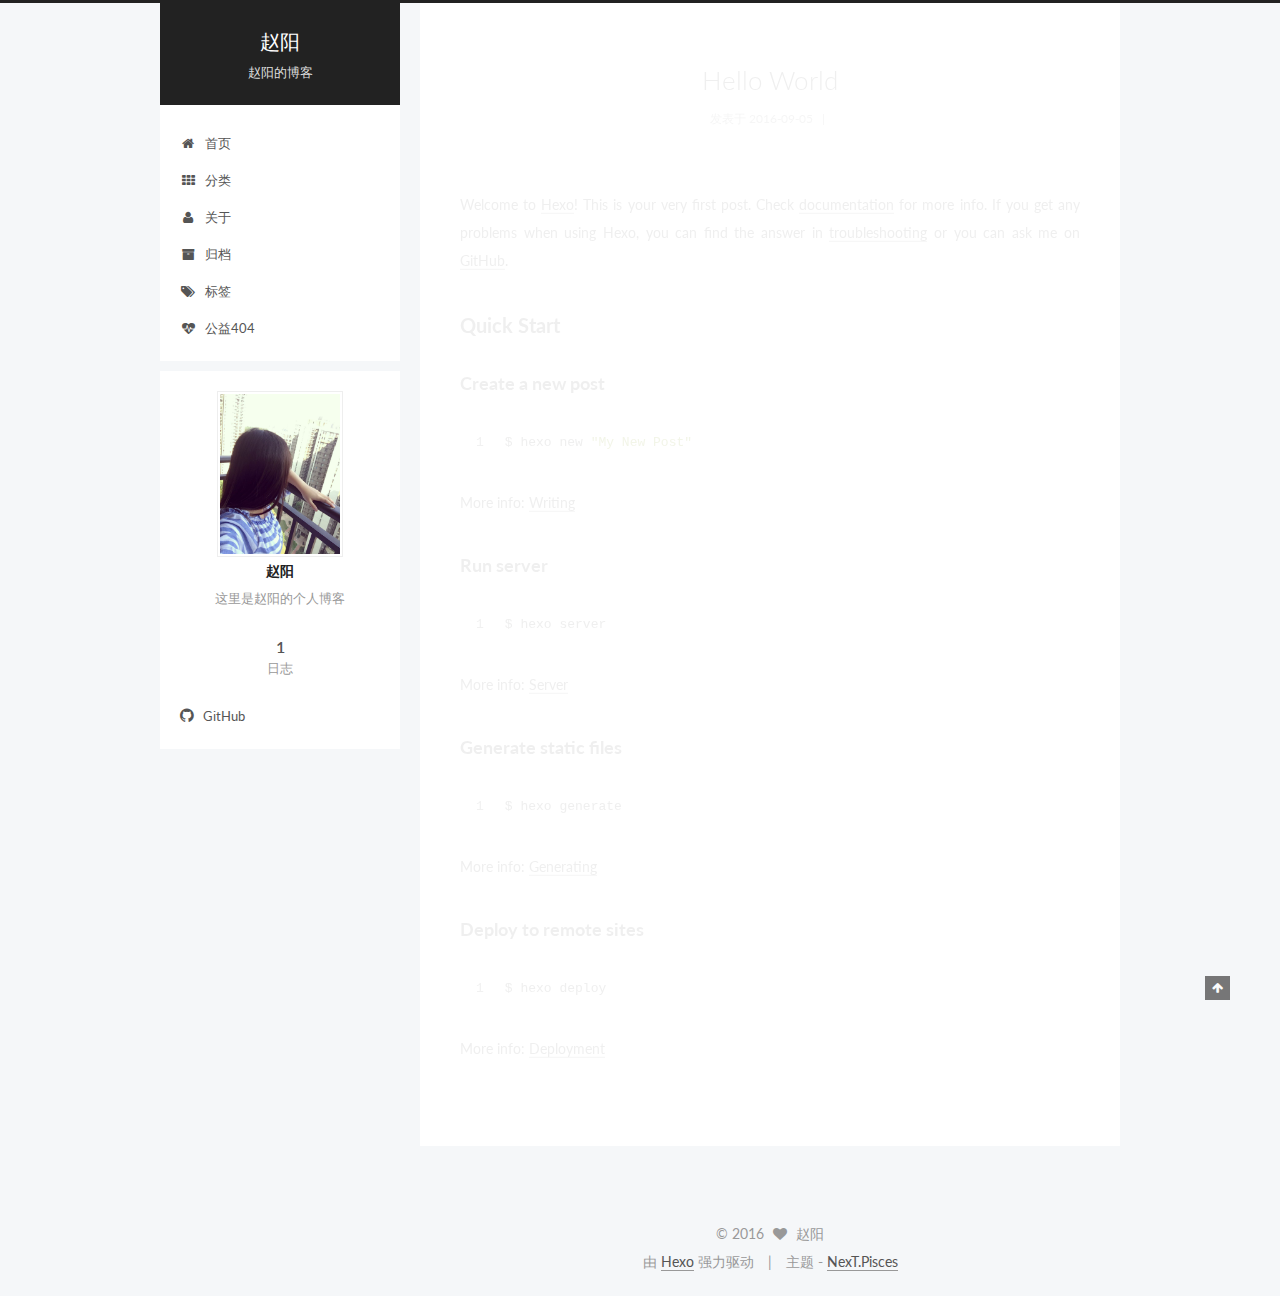
==== commit 376c58cf: "Site updated: 2016-09-06 15:40:09" ====
--- a/index.html
+++ b/index.html
@@ -268,106 +268,6 @@
             
               
                 
-                <a class="post-title-link" href="/2016/09/05/test1/" itemprop="url">
-                  test1
-                </a>
-              
-            
-          </h1>
-        
-
-        <div class="post-meta">
-          <span class="post-time">
-            <span class="post-meta-item-icon">
-              <i class="fa fa-calendar-o"></i>
-            </span>
-            <span class="post-meta-item-text">发表于</span>
-            <time itemprop="dateCreated" datetime="2016-09-05T23:01:18+08:00" content="2016-09-05">
-              2016-09-05
-            </time>
-          </span>
-
-          
-
-          
-            
-              <span class="post-comments-count">
-                &nbsp; | &nbsp;
-                <a href="/2016/09/05/test1/#comments" itemprop="discussionUrl">
-                  <span class="post-comments-count ds-thread-count" data-thread-key="2016/09/05/test1/" itemprop="commentsCount"></span>
-                </a>
-              </span>
-            
-          
-
-          
-
-          
-          
-
-          
-        </div>
-      </header>
-    
-
-
-    <div class="post-body" itemprop="articleBody">
-
-      
-      
-
-      
-        
-          
-            
-          
-        
-      
-    </div>
-
-    <div>
-      
-    </div>
-
-    <div>
-      
-    </div>
-
-    <footer class="post-footer">
-      
-
-      
-
-      
-      
-        <div class="post-eof"></div>
-      
-    </footer>
-  </article>
-
-
-    
-      
-
-  
-  
-
-  
-  
-  
-
-  <article class="post post-type-normal " itemscope itemtype="http://schema.org/Article">
-
-    
-      <header class="post-header">
-
-        
-        
-          <h1 class="post-title" itemprop="name headline">
-            
-            
-              
-                
                 <a class="post-title-link" href="/2016/09/05/hello-world/" itemprop="url">
                   Hello World
                 </a>
@@ -497,7 +397,7 @@
         <nav class="site-state motion-element">
           <div class="site-state-item site-state-posts">
             <a href="/archives">
-              <span class="site-state-item-count">2</span>
+              <span class="site-state-item-count">1</span>
               <span class="site-state-item-name">日志</span>
             </a>
           </div>
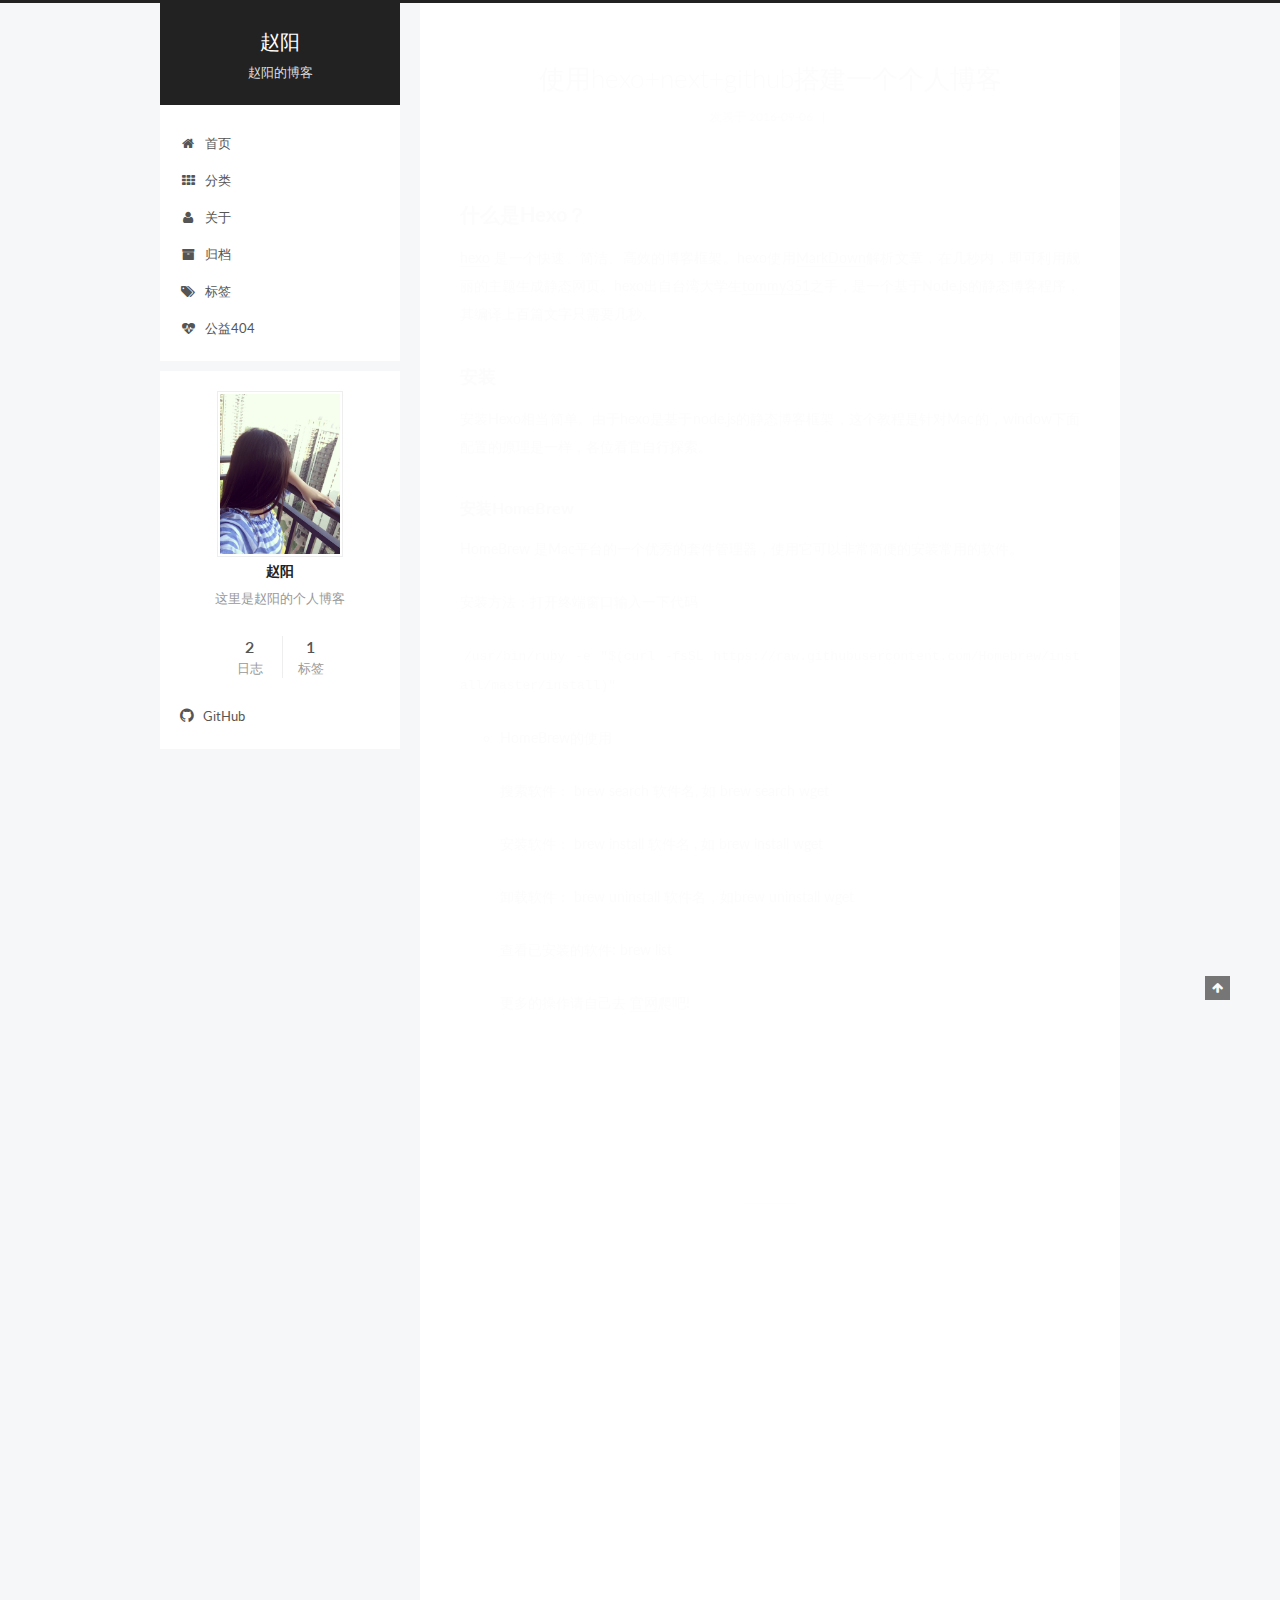
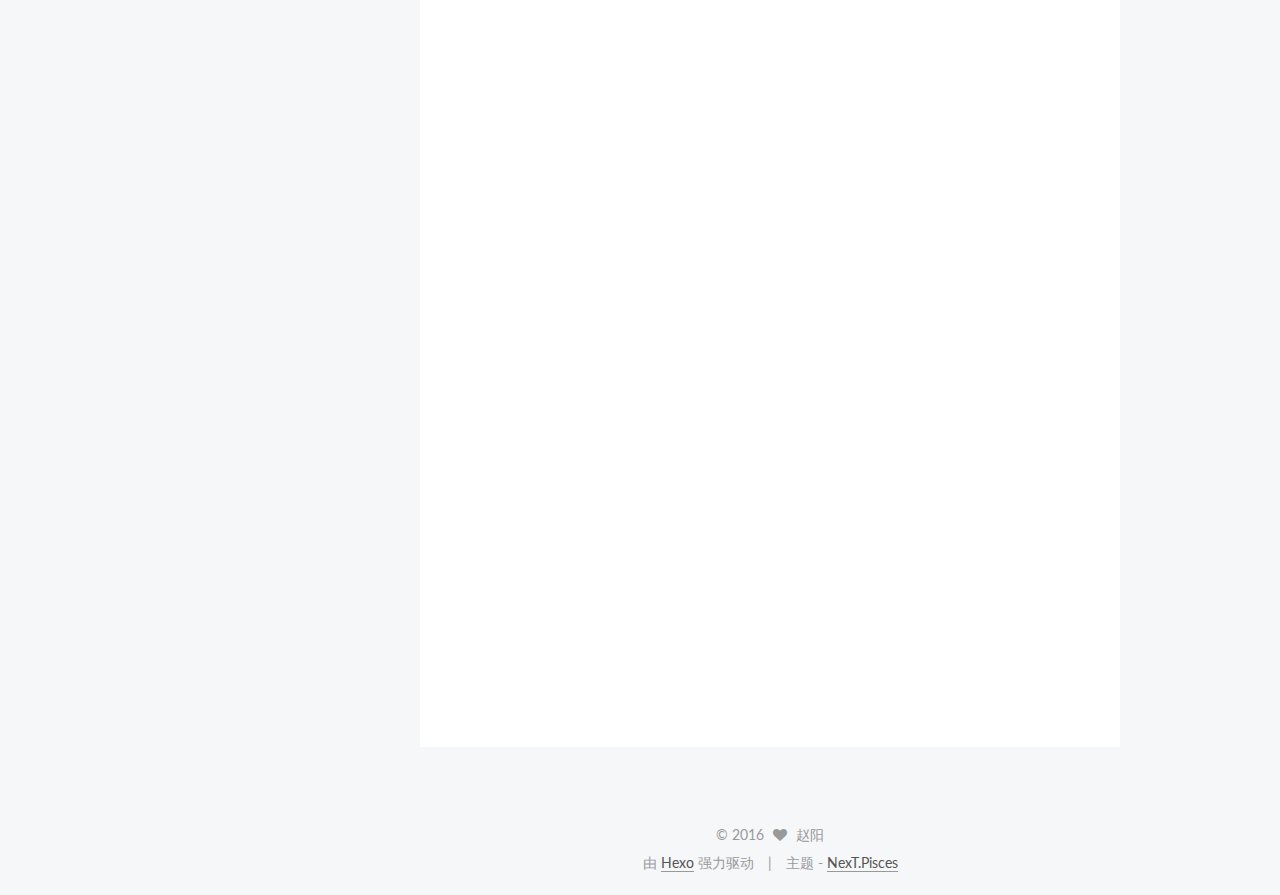
==== commit a967f612: "Site updated: 2016-09-06 16:31:48" ====
--- a/index.html
+++ b/index.html
@@ -268,6 +268,122 @@
             
               
                 
+                <a class="post-title-link" href="/2016/09/06/使用hexo-next-github搭建一个个人博客/" itemprop="url">
+                  使用hexo+next+github搭建一个个人博客
+                </a>
+              
+            
+          </h1>
+        
+
+        <div class="post-meta">
+          <span class="post-time">
+            <span class="post-meta-item-icon">
+              <i class="fa fa-calendar-o"></i>
+            </span>
+            <span class="post-meta-item-text">发表于</span>
+            <time itemprop="dateCreated" datetime="2016-09-06T15:41:40+08:00" content="2016-09-06">
+              2016-09-06
+            </time>
+          </span>
+
+          
+
+          
+            
+              <span class="post-comments-count">
+                &nbsp; | &nbsp;
+                <a href="/2016/09/06/使用hexo-next-github搭建一个个人博客/#comments" itemprop="discussionUrl">
+                  <span class="post-comments-count ds-thread-count" data-thread-key="2016/09/06/使用hexo-next-github搭建一个个人博客/" itemprop="commentsCount"></span>
+                </a>
+              </span>
+            
+          
+
+          
+
+          
+          
+
+          
+        </div>
+      </header>
+    
+
+
+    <div class="post-body" itemprop="articleBody">
+
+      
+      
+
+      
+        
+          
+            <h2 id="什么是Hexo？"><a href="#什么是Hexo？" class="headerlink" title="什么是Hexo？"></a>什么是Hexo？</h2><p><a href="https://hexo.io/" target="_blank" rel="external">hexo</a> 是一个快速、简洁、高效的博客框架。hexo使用<a href="http://www.appinn.com/markdown/" target="_blank" rel="external">MarkDown</a>解析文章，在几秒内，即可利用靓丽的主题生成静态网页。hexo出自台湾大学生<a href="http://twitter.com/tommy351" target="_blank" rel="external">tommy351</a>之手，是一个基于Node.js的静态博客程序，其编译上百篇文字只需要几秒。</p>
+<h3 id="安装"><a href="#安装" class="headerlink" title="安装"></a>安装</h3><p>安装Hexo相当简单。由于hexo是基于node.js的静态博客框架，这个教程是针对Mac的，window下面配置的原理是一样，各位看官自行探索。</p>
+<h4 id="安装HomeBrew"><a href="#安装HomeBrew" class="headerlink" title="安装HomeBrew"></a>安装HomeBrew</h4><p>HomeBrew 是Mac平台的一个优秀的套件管理器，使用它可以非常简便的安装常用的软件。</p>
+<p>安装方法：打开终端窗口输入一下代码</p>
+<p><code>/usr/bin/ruby -e &quot;$(curl -fsSL https://raw.githubusercontent.com/Homebrew/install/master/install)&quot;</code></p>
+<ul>
+<li><p>HomeBrew的使用</p>
+<p>搜索软件： brew search 软件名, 如 brew search wget</p>
+<p>安装软件： brew install 软件名 , 如 brew install wget</p>
+<p>卸载软件： brew uninstall 软件名，如brew uninstall wget</p>
+<p>查看已安装的软件: brew list </p>
+<p>更多的操作请自己去 <a href="http://brew.sh/index_zh-cn.html" target="_blank" rel="external">官网</a>爬吧!</p>
+<p>​</p>
+<p>​</p>
+</li>
+</ul>
+
+          
+        
+      
+    </div>
+
+    <div>
+      
+    </div>
+
+    <div>
+      
+    </div>
+
+    <footer class="post-footer">
+      
+
+      
+
+      
+      
+        <div class="post-eof"></div>
+      
+    </footer>
+  </article>
+
+
+    
+      
+
+  
+  
+
+  
+  
+  
+
+  <article class="post post-type-normal " itemscope itemtype="http://schema.org/Article">
+
+    
+      <header class="post-header">
+
+        
+        
+          <h1 class="post-title" itemprop="name headline">
+            
+            
+              
+                
                 <a class="post-title-link" href="/2016/09/05/hello-world/" itemprop="url">
                   Hello World
                 </a>
@@ -397,13 +513,20 @@
         <nav class="site-state motion-element">
           <div class="site-state-item site-state-posts">
             <a href="/archives">
-              <span class="site-state-item-count">1</span>
+              <span class="site-state-item-count">2</span>
               <span class="site-state-item-name">日志</span>
             </a>
           </div>
 
           
 
+          
+            <div class="site-state-item site-state-tags">
+              <a href="/tags">
+                <span class="site-state-item-count">1</span>
+                <span class="site-state-item-name">标签</span>
+              </a>
+            </div>
           
 
         </nav>
--- a/css/main.css
+++ b/css/main.css
@@ -1549,7 +1549,7 @@
   width: 4px;
   height: 4px;
   border-radius: 50%;
-  background: #90ff75;
+  background: #01ff85;
 }
 .links-of-blogroll {
   font-size: 13px;
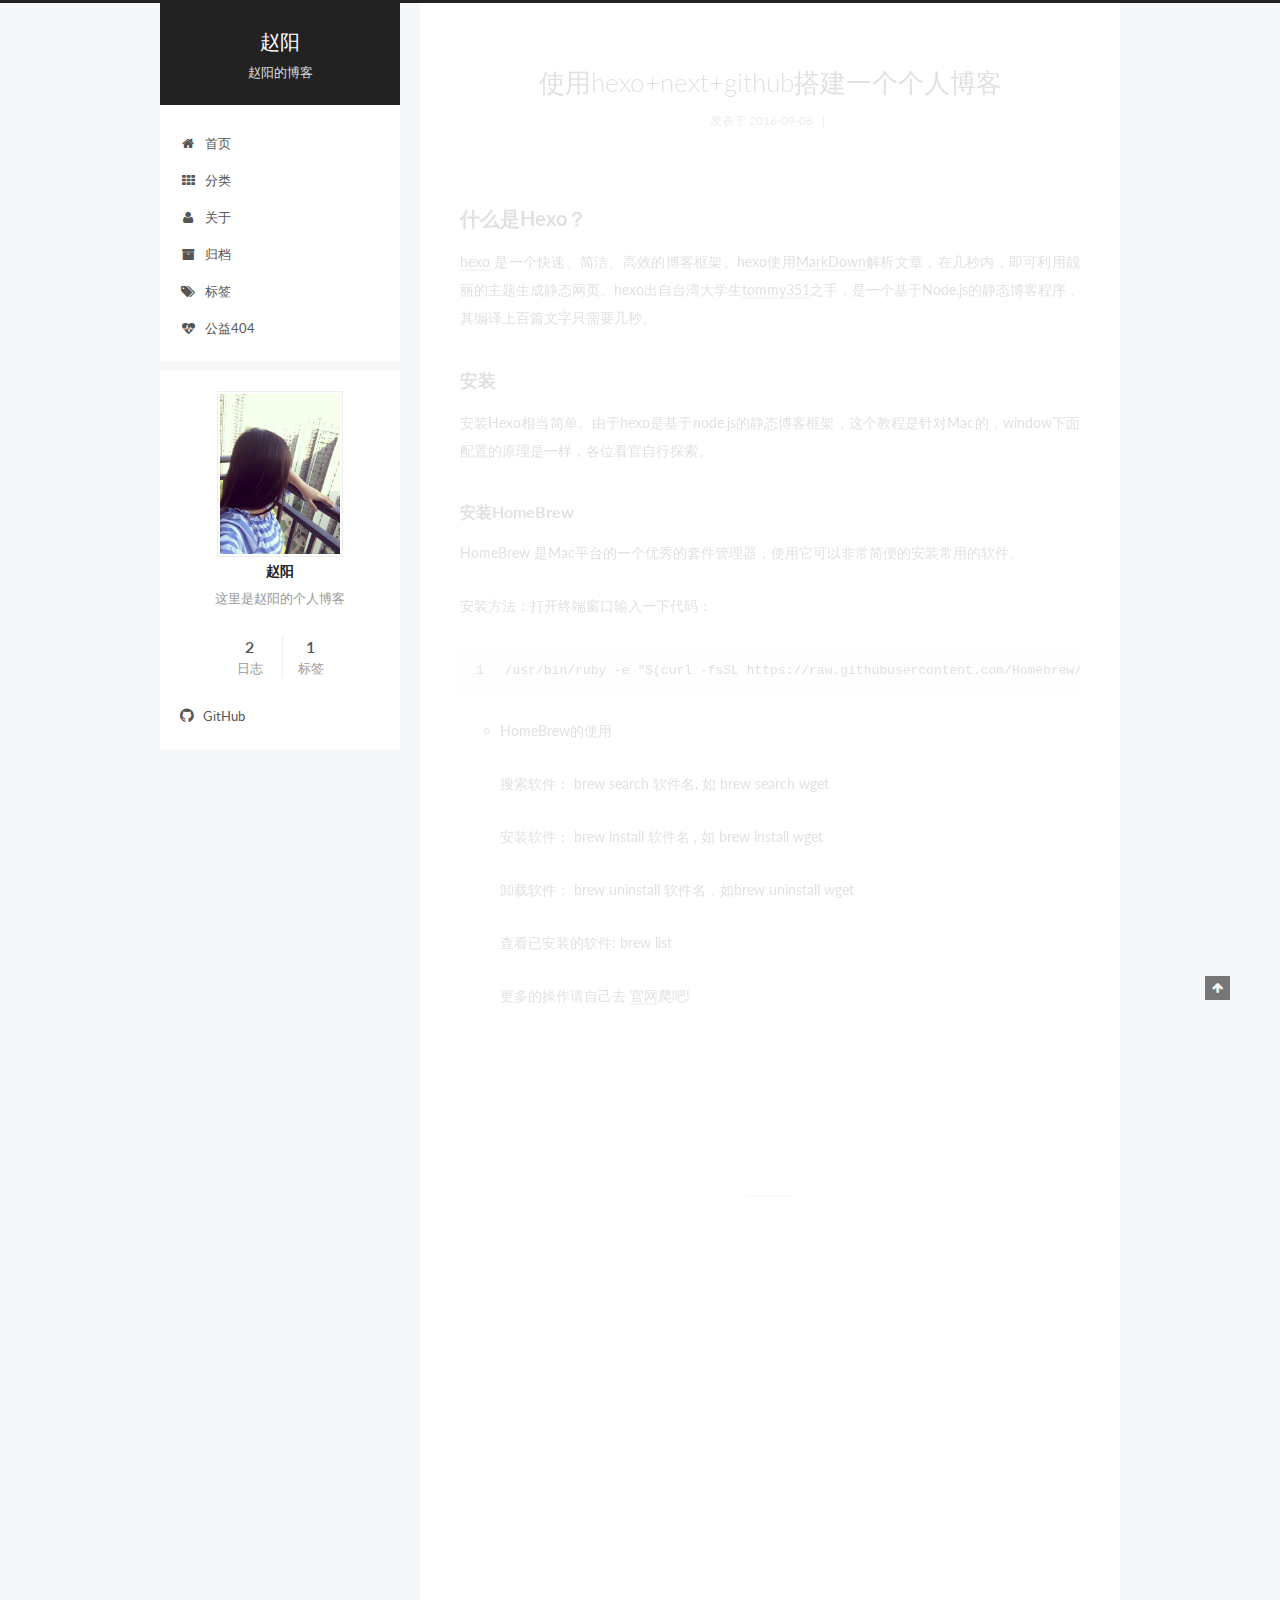
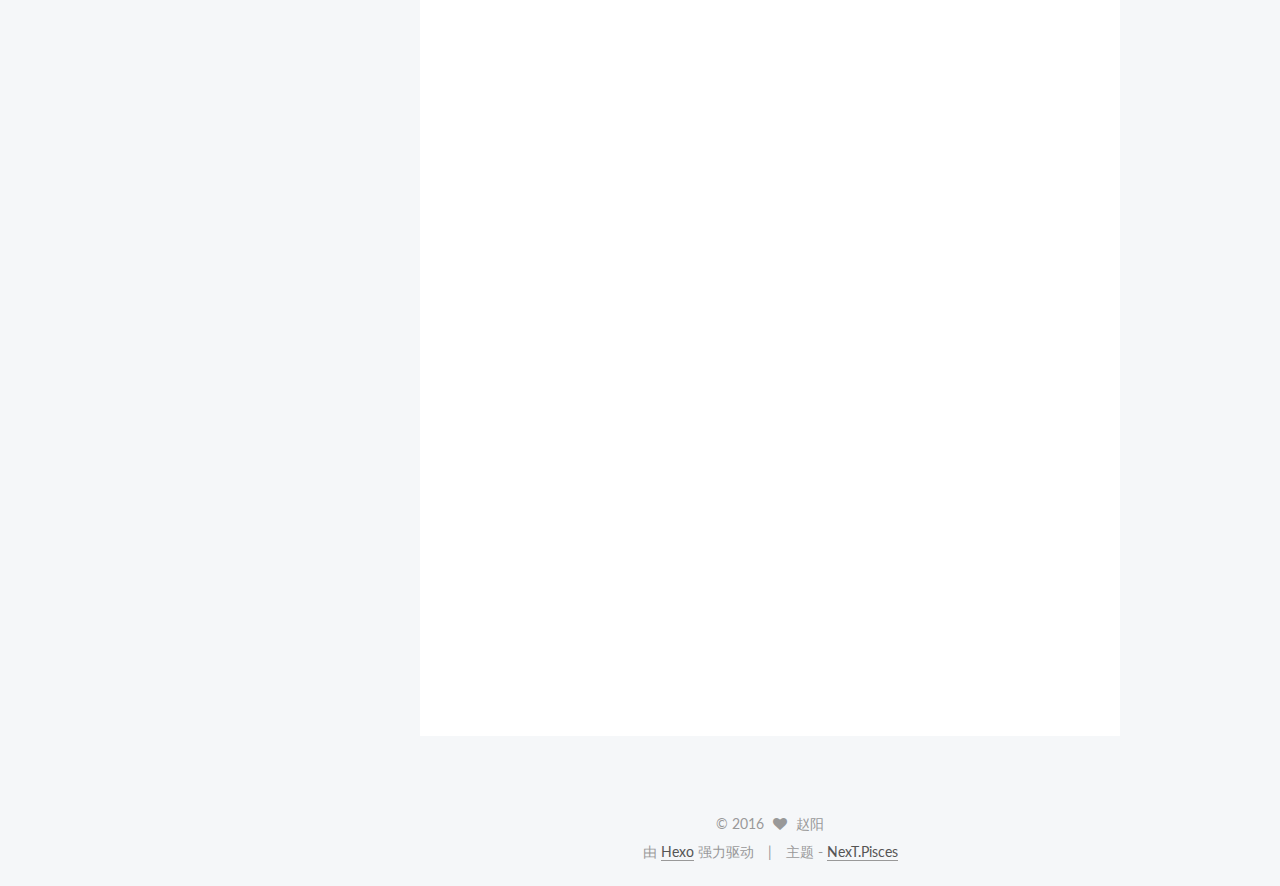
==== commit 30be3ae9: "Site updated: 2016-09-06 16:37:48" ====
--- a/index.html
+++ b/index.html
@@ -322,8 +322,8 @@
             <h2 id="什么是Hexo？"><a href="#什么是Hexo？" class="headerlink" title="什么是Hexo？"></a>什么是Hexo？</h2><p><a href="https://hexo.io/" target="_blank" rel="external">hexo</a> 是一个快速、简洁、高效的博客框架。hexo使用<a href="http://www.appinn.com/markdown/" target="_blank" rel="external">MarkDown</a>解析文章，在几秒内，即可利用靓丽的主题生成静态网页。hexo出自台湾大学生<a href="http://twitter.com/tommy351" target="_blank" rel="external">tommy351</a>之手，是一个基于Node.js的静态博客程序，其编译上百篇文字只需要几秒。</p>
 <h3 id="安装"><a href="#安装" class="headerlink" title="安装"></a>安装</h3><p>安装Hexo相当简单。由于hexo是基于node.js的静态博客框架，这个教程是针对Mac的，window下面配置的原理是一样，各位看官自行探索。</p>
 <h4 id="安装HomeBrew"><a href="#安装HomeBrew" class="headerlink" title="安装HomeBrew"></a>安装HomeBrew</h4><p>HomeBrew 是Mac平台的一个优秀的套件管理器，使用它可以非常简便的安装常用的软件。</p>
-<p>安装方法：打开终端窗口输入一下代码</p>
-<p><code>/usr/bin/ruby -e &quot;$(curl -fsSL https://raw.githubusercontent.com/Homebrew/install/master/install)&quot;</code></p>
+<p>安装方法：打开终端窗口输入一下代码：</p>
+<figure class="highlight plain"><table><tr><td class="gutter"><pre><div class="line">1</div></pre></td><td class="code"><pre><div class="line">/usr/bin/ruby -e &quot;$(curl -fsSL https://raw.githubusercontent.com/Homebrew/install/master/install)&quot;</div></pre></td></tr></table></figure>
 <ul>
 <li><p>HomeBrew的使用</p>
 <p>搜索软件： brew search 软件名, 如 brew search wget</p>
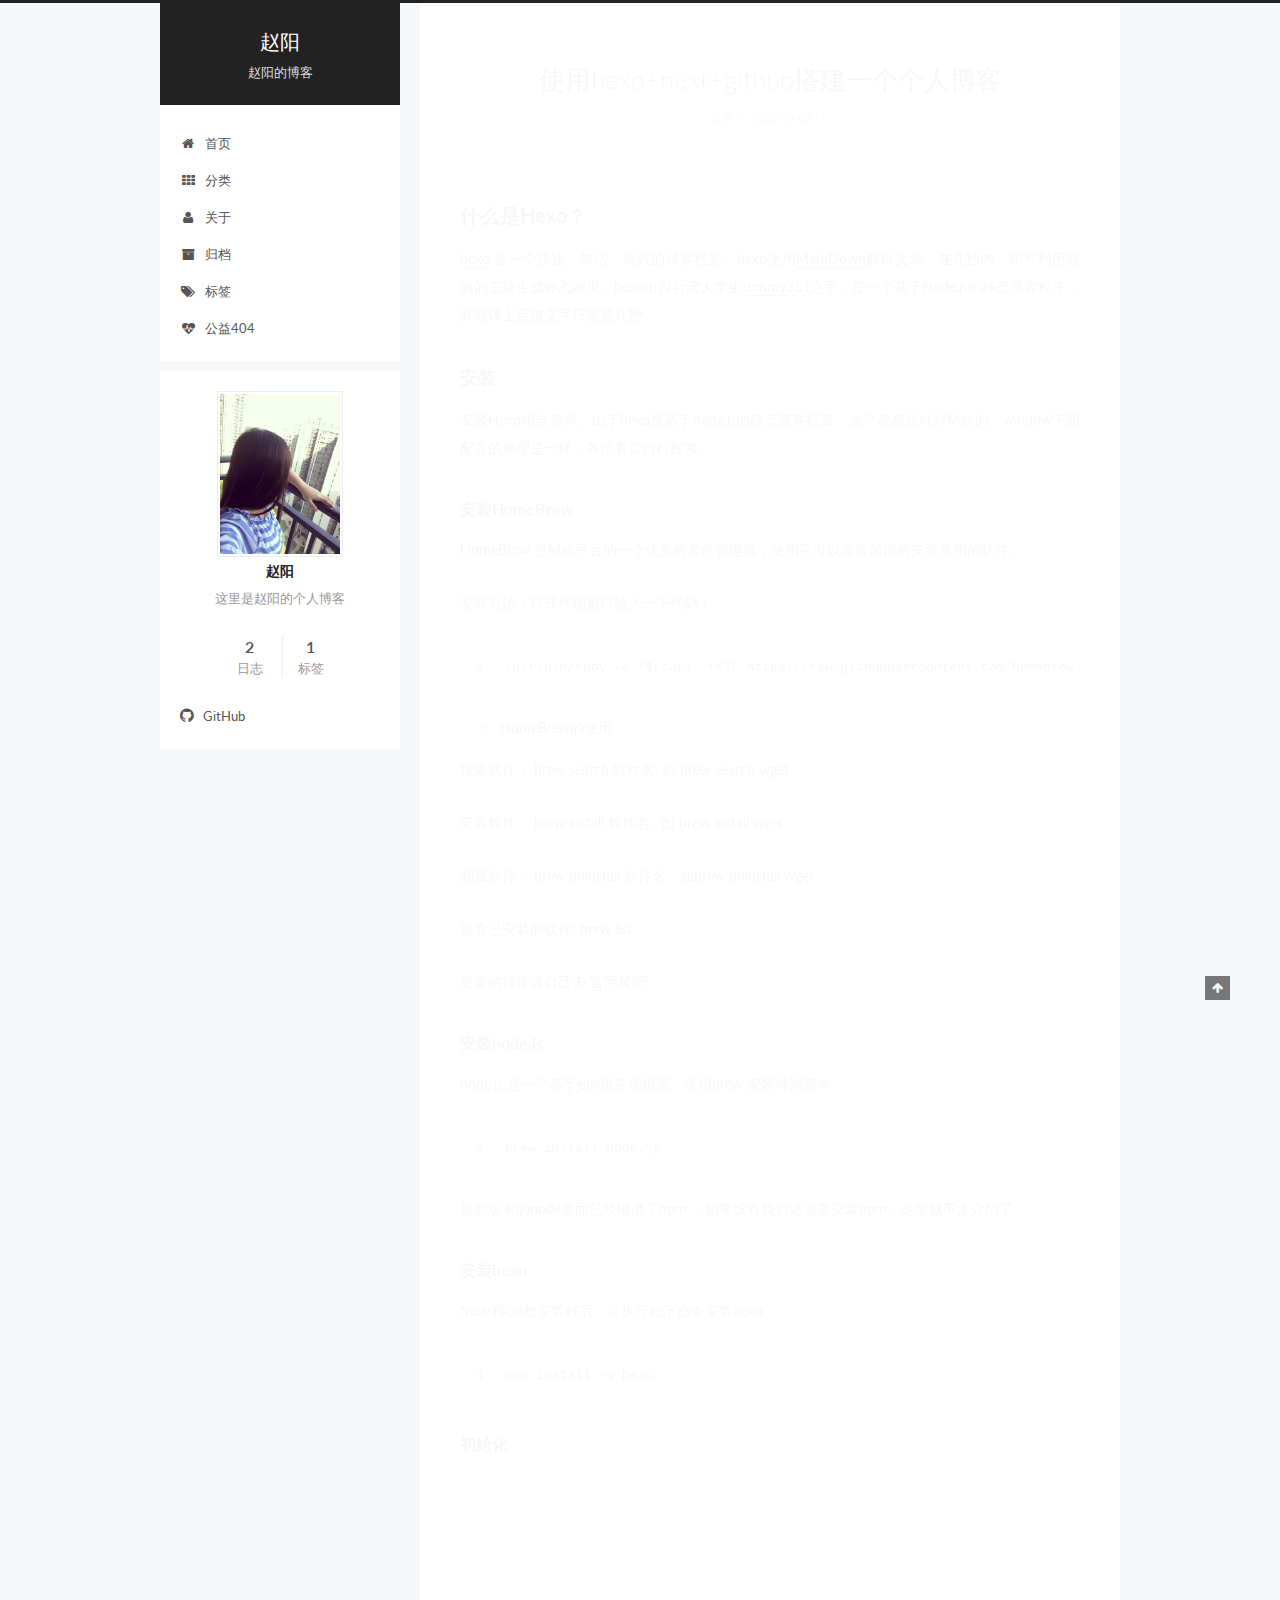
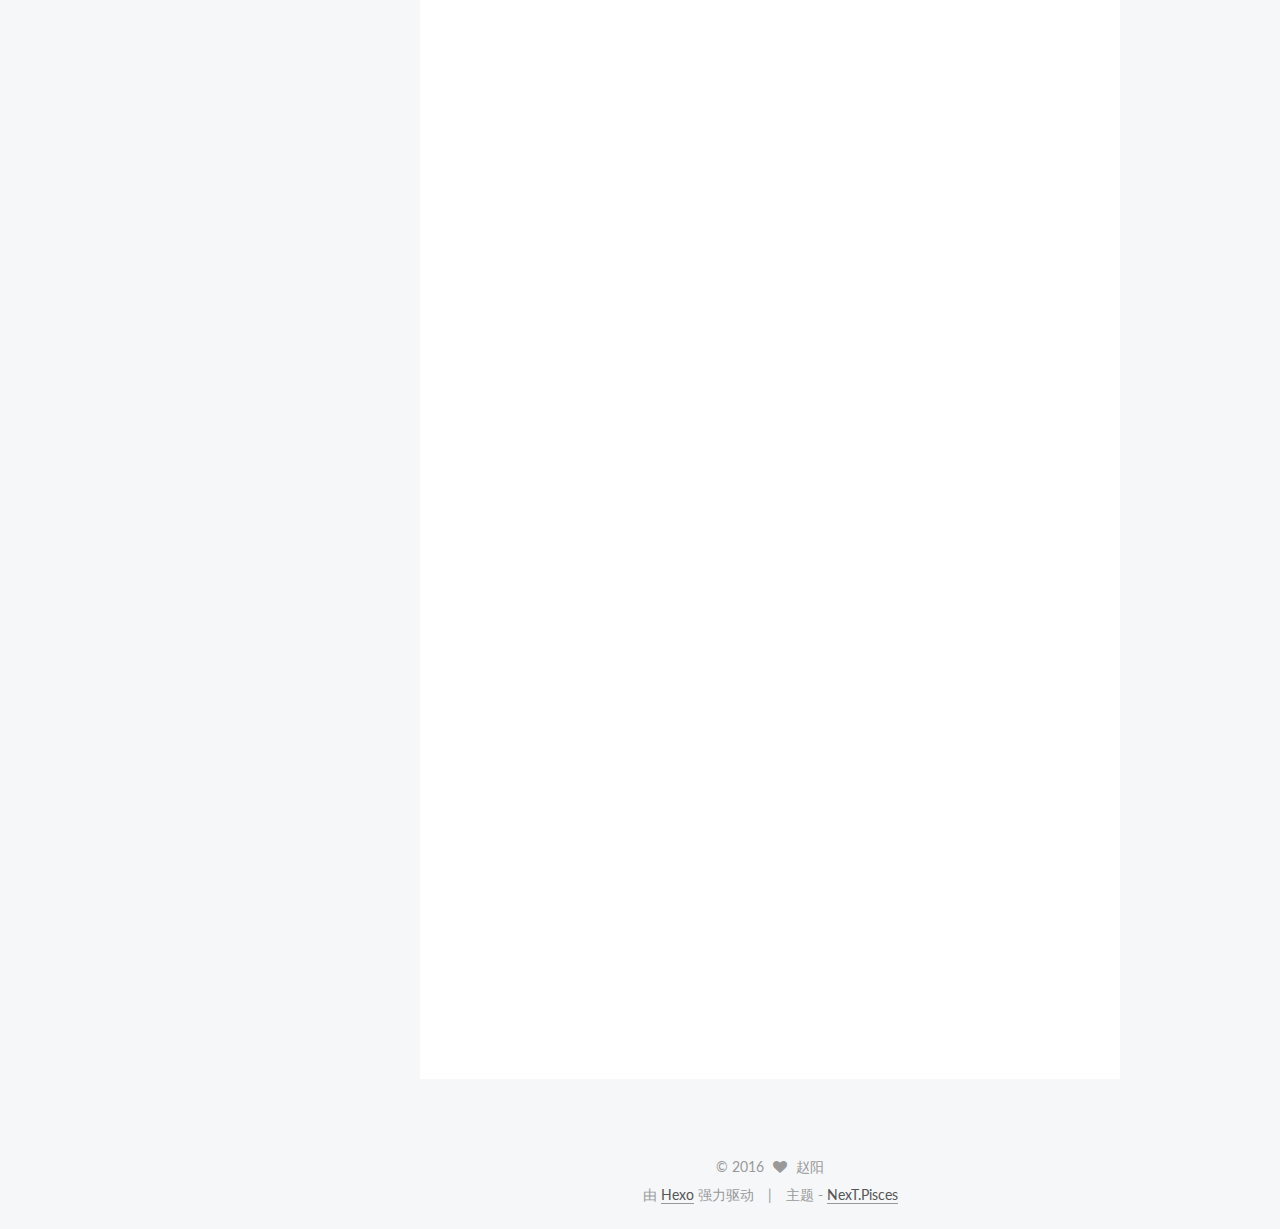
==== commit 9cc4b1f0: "Site updated: 2016-09-06 17:07:20" ====
--- a/index.html
+++ b/index.html
@@ -325,17 +325,19 @@
 <p>安装方法：打开终端窗口输入一下代码：</p>
 <figure class="highlight plain"><table><tr><td class="gutter"><pre><div class="line">1</div></pre></td><td class="code"><pre><div class="line">/usr/bin/ruby -e &quot;$(curl -fsSL https://raw.githubusercontent.com/Homebrew/install/master/install)&quot;</div></pre></td></tr></table></figure>
 <ul>
-<li><p>HomeBrew的使用</p>
+<li>HomeBrew的使用</li>
+</ul>
 <p>搜索软件： brew search 软件名, 如 brew search wget</p>
 <p>安装软件： brew install 软件名 , 如 brew install wget</p>
 <p>卸载软件： brew uninstall 软件名，如brew uninstall wget</p>
 <p>查看已安装的软件: brew list </p>
 <p>更多的操作请自己去 <a href="http://brew.sh/index_zh-cn.html" target="_blank" rel="external">官网</a>爬吧!</p>
-<p>​</p>
-<p>​</p>
-</li>
-</ul>
-
+<h4 id="安装node-js"><a href="#安装node-js" class="headerlink" title="安装node.js"></a>安装node.js</h4><p>node.js 是一个基于js的服务端框架，使用brew 安装特别简单</p>
+<figure class="highlight powershell"><table><tr><td class="gutter"><pre><div class="line">1</div></pre></td><td class="code"><pre><div class="line">brew install node.js</div></pre></td></tr></table></figure>
+<p>最新版本的node里面已经继承了npm ，如果没有我们还需要安装npm，这里就不多介绍了。</p>
+<h4 id="安装hexo"><a href="#安装hexo" class="headerlink" title="安装hexo"></a>安装hexo</h4><p><em>Node</em>和<em>Git</em>都安装好后，可执行如下命令安装hexo：</p>
+<figure class="highlight sh"><table><tr><td class="gutter"><pre><div class="line">1</div></pre></td><td class="code"><pre><div class="line">npm install -g hexo</div></pre></td></tr></table></figure>
+<h4 id="初始化"><a href="#初始化" class="headerlink" title="初始化"></a>初始化</h4>
           
         
       
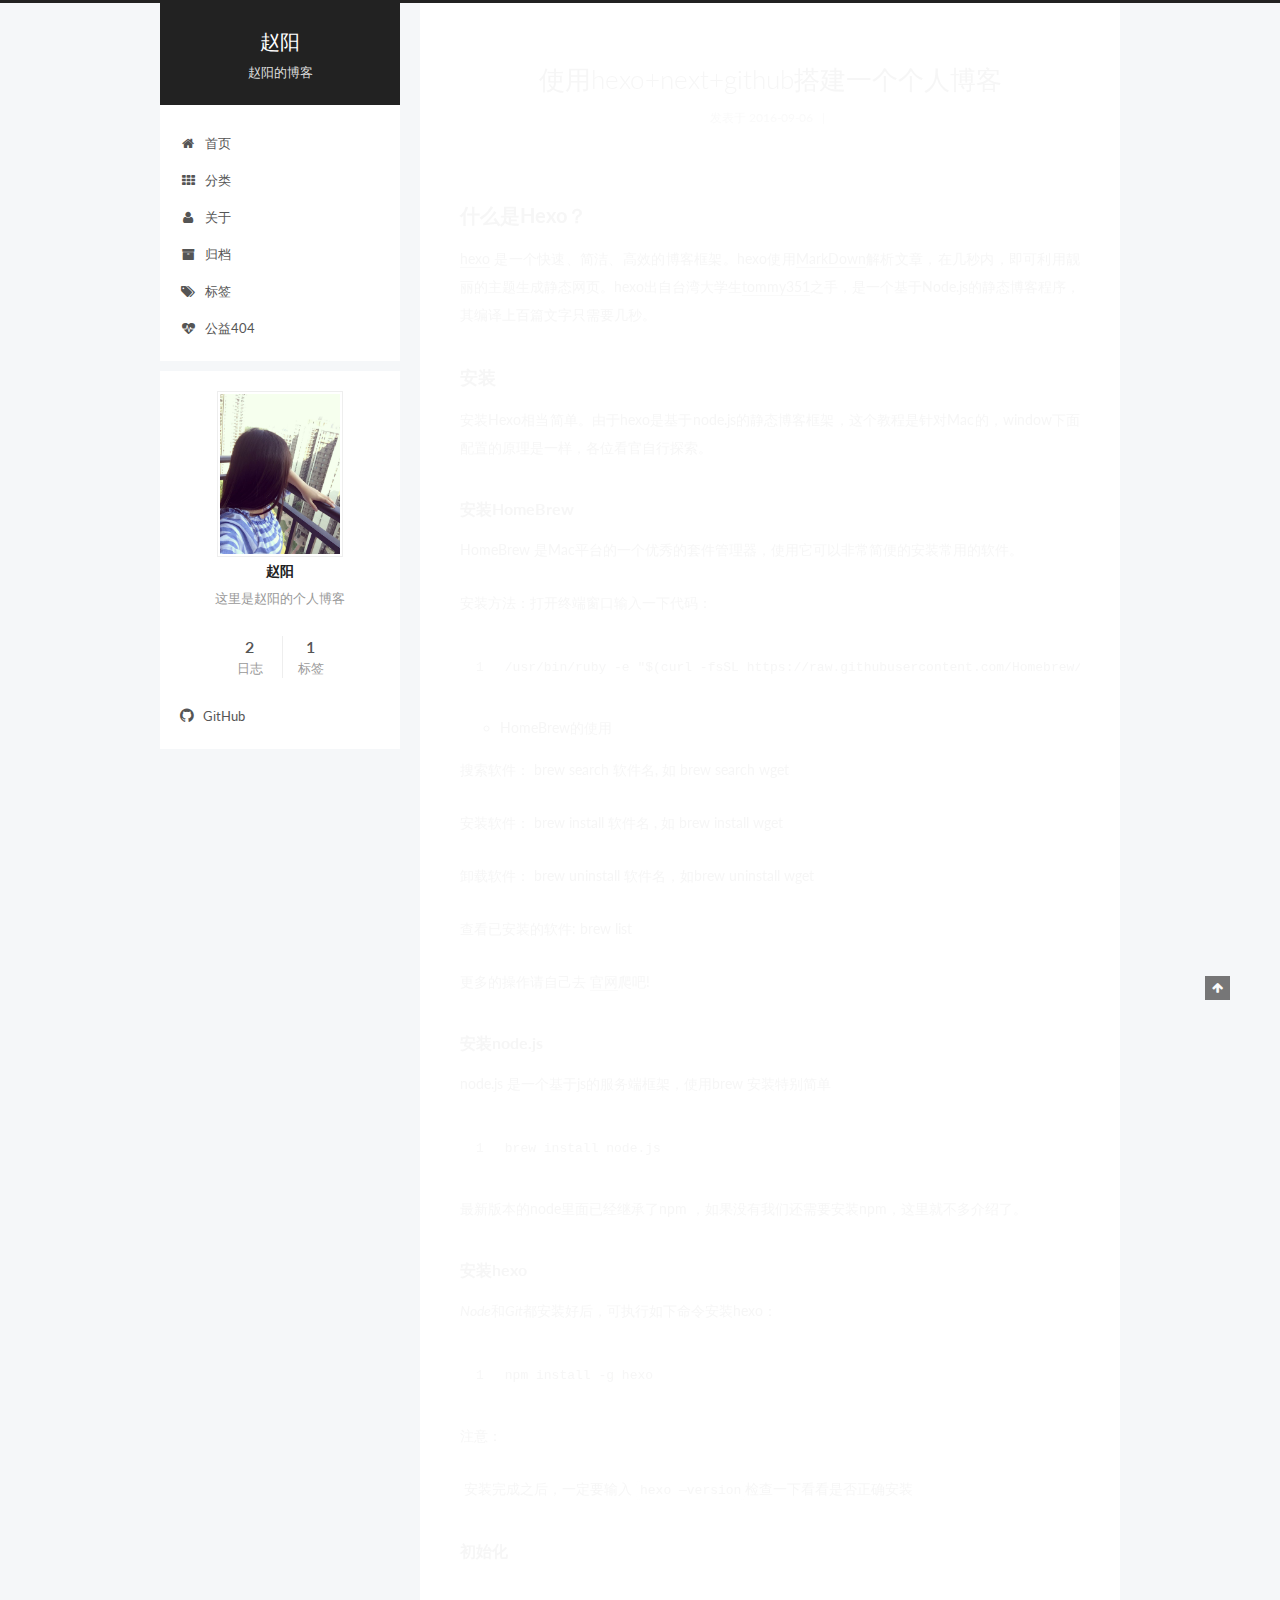
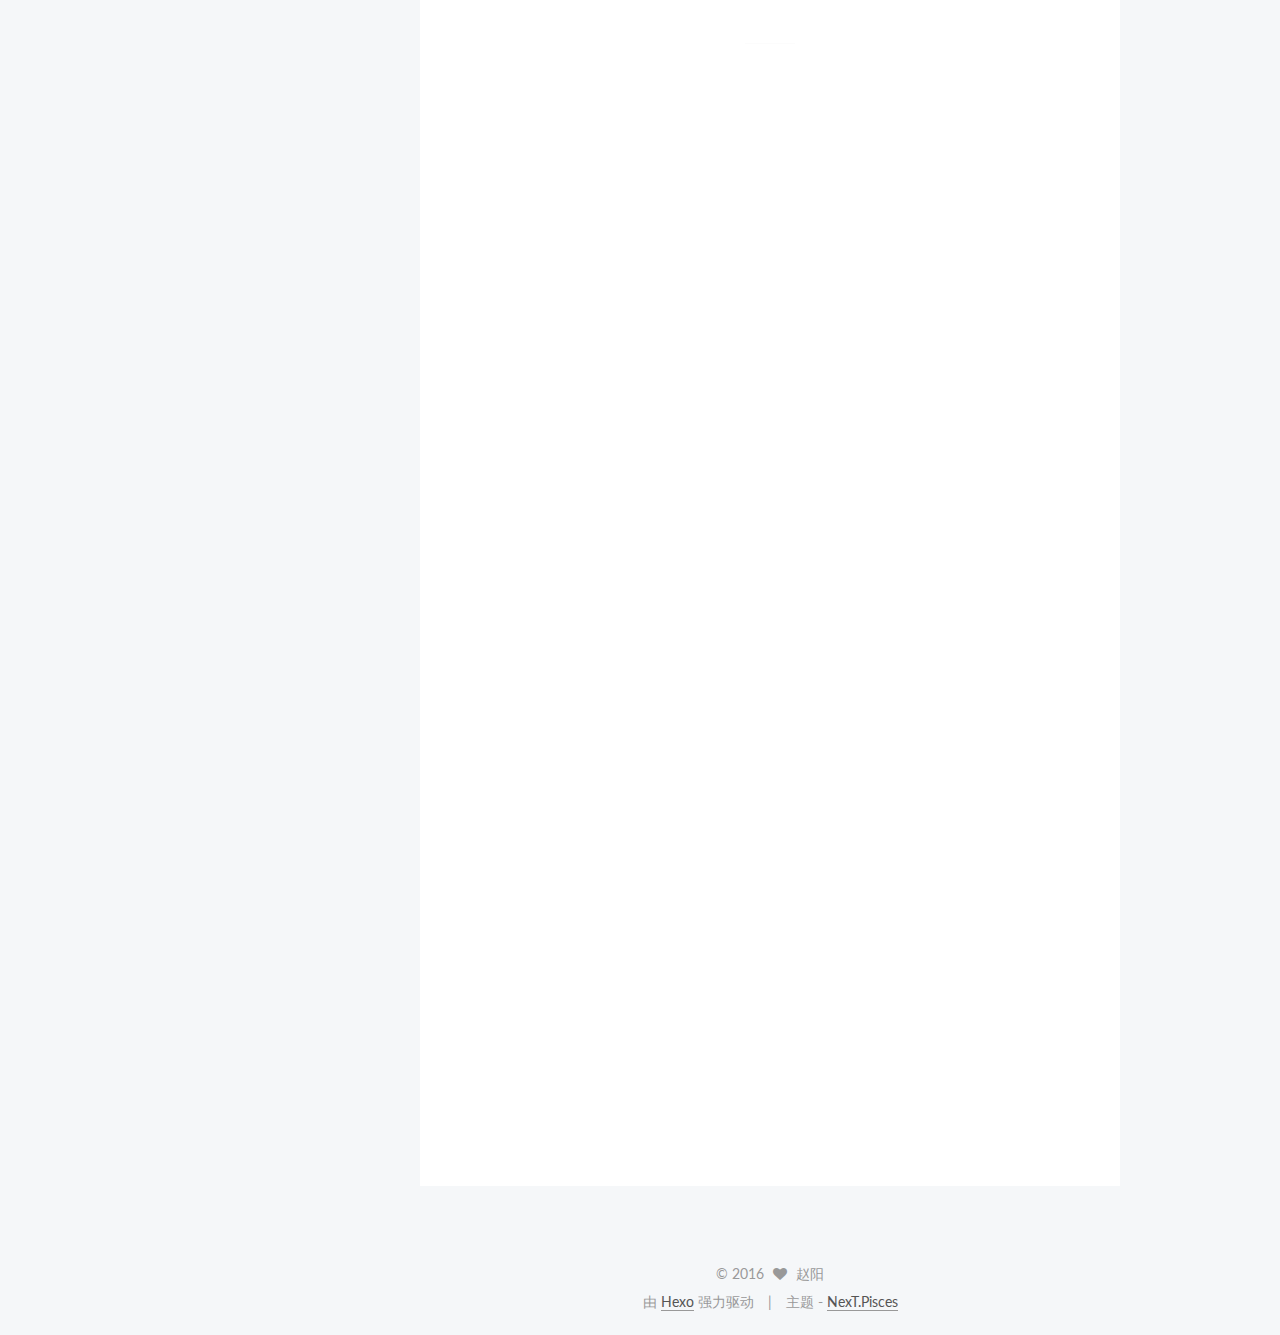
==== commit 6f08240c: "Site updated: 2016-09-06 21:22:15" ====
--- a/index.html
+++ b/index.html
@@ -337,6 +337,8 @@
 <p>最新版本的node里面已经继承了npm ，如果没有我们还需要安装npm，这里就不多介绍了。</p>
 <h4 id="安装hexo"><a href="#安装hexo" class="headerlink" title="安装hexo"></a>安装hexo</h4><p><em>Node</em>和<em>Git</em>都安装好后，可执行如下命令安装hexo：</p>
 <figure class="highlight sh"><table><tr><td class="gutter"><pre><div class="line">1</div></pre></td><td class="code"><pre><div class="line">npm install -g hexo</div></pre></td></tr></table></figure>
+<p>注意： </p>
+<p>​    安装完成之后，一定要输入 <code>hexo —version</code>检查一下看看是否正确安装 </p>
 <h4 id="初始化"><a href="#初始化" class="headerlink" title="初始化"></a>初始化</h4>
           
         
--- a/css/main.css
+++ b/css/main.css
@@ -1549,7 +1549,7 @@
   width: 4px;
   height: 4px;
   border-radius: 50%;
-  background: #01ff85;
+  background: #876c6b;
 }
 .links-of-blogroll {
   font-size: 13px;
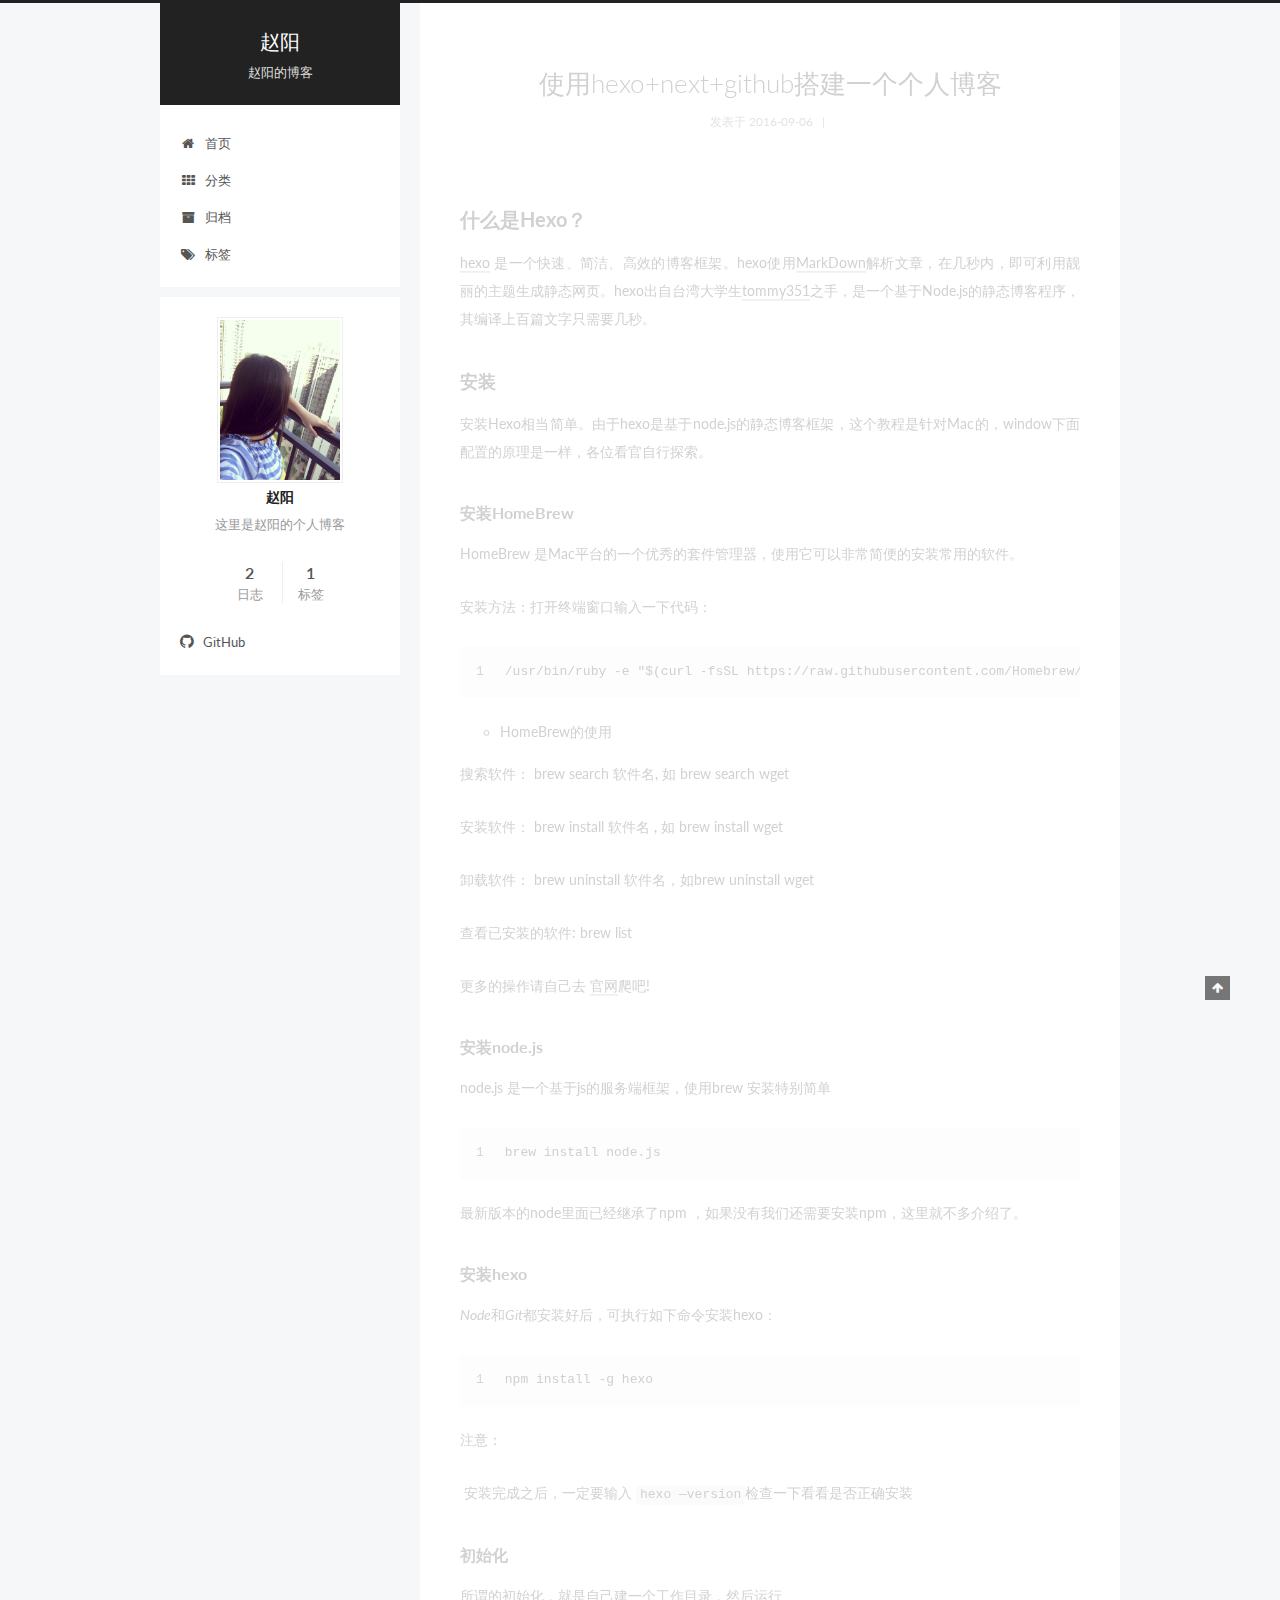
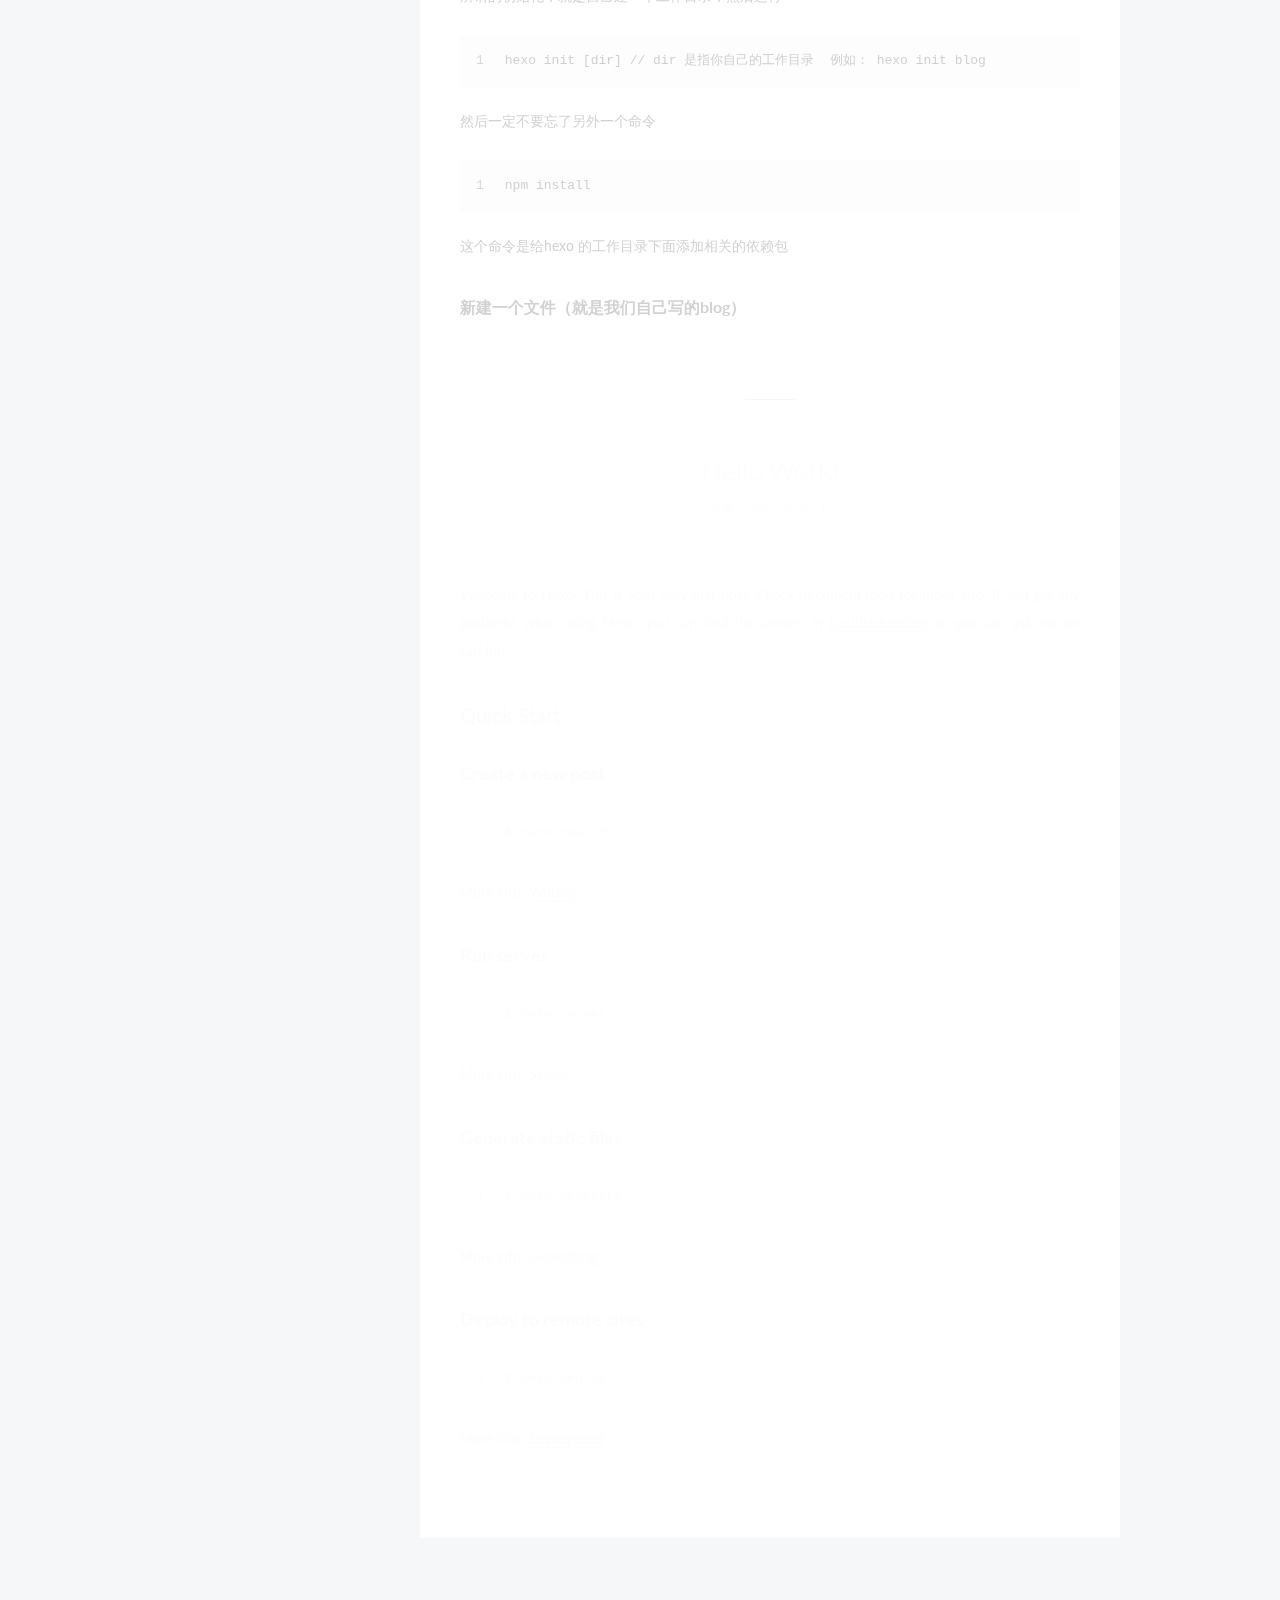
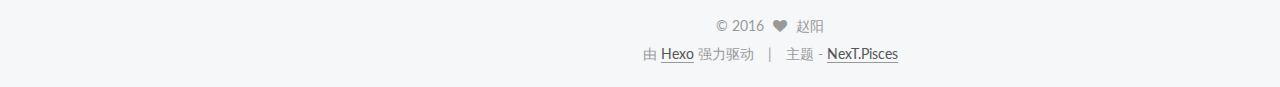
==== commit 4f27668d: "Site updated: 2016-09-07 11:04:14" ====
--- a/index.html
+++ b/index.html
@@ -190,16 +190,6 @@
         </li>
       
         
-        <li class="menu-item menu-item-about">
-          <a href="/about" rel="section">
-            
-              <i class="menu-item-icon fa fa-fw fa-user"></i> <br />
-            
-            关于
-          </a>
-        </li>
-      
-        
         <li class="menu-item menu-item-archives">
           <a href="/archives" rel="section">
             
@@ -216,16 +206,6 @@
               <i class="menu-item-icon fa fa-fw fa-tags"></i> <br />
             
             标签
-          </a>
-        </li>
-      
-        
-        <li class="menu-item menu-item-commonweal">
-          <a href="/404.html" rel="section">
-            
-              <i class="menu-item-icon fa fa-fw fa-heartbeat"></i> <br />
-            
-            公益404
           </a>
         </li>
       
@@ -339,7 +319,12 @@
 <figure class="highlight sh"><table><tr><td class="gutter"><pre><div class="line">1</div></pre></td><td class="code"><pre><div class="line">npm install -g hexo</div></pre></td></tr></table></figure>
 <p>注意： </p>
 <p>​    安装完成之后，一定要输入 <code>hexo —version</code>检查一下看看是否正确安装 </p>
-<h4 id="初始化"><a href="#初始化" class="headerlink" title="初始化"></a>初始化</h4>
+<h4 id="初始化"><a href="#初始化" class="headerlink" title="初始化"></a>初始化</h4><p>所谓的初始化，就是自己建一个工作目录，然后运行 </p>
+<figure class="highlight plain"><table><tr><td class="gutter"><pre><div class="line">1</div></pre></td><td class="code"><pre><div class="line">hexo init [dir] // dir 是指你自己的工作目录  例如： hexo init blog</div></pre></td></tr></table></figure>
+<p>然后一定不要忘了另外一个命令</p>
+<figure class="highlight plain"><table><tr><td class="gutter"><pre><div class="line">1</div></pre></td><td class="code"><pre><div class="line">npm install</div></pre></td></tr></table></figure>
+<p>这个命令是给hexo 的工作目录下面添加相关的依赖包</p>
+<h4 id="新建一个文件（就是我们自己写的blog）"><a href="#新建一个文件（就是我们自己写的blog）" class="headerlink" title="新建一个文件（就是我们自己写的blog）"></a>新建一个文件（就是我们自己写的blog）</h4>
           
         
       
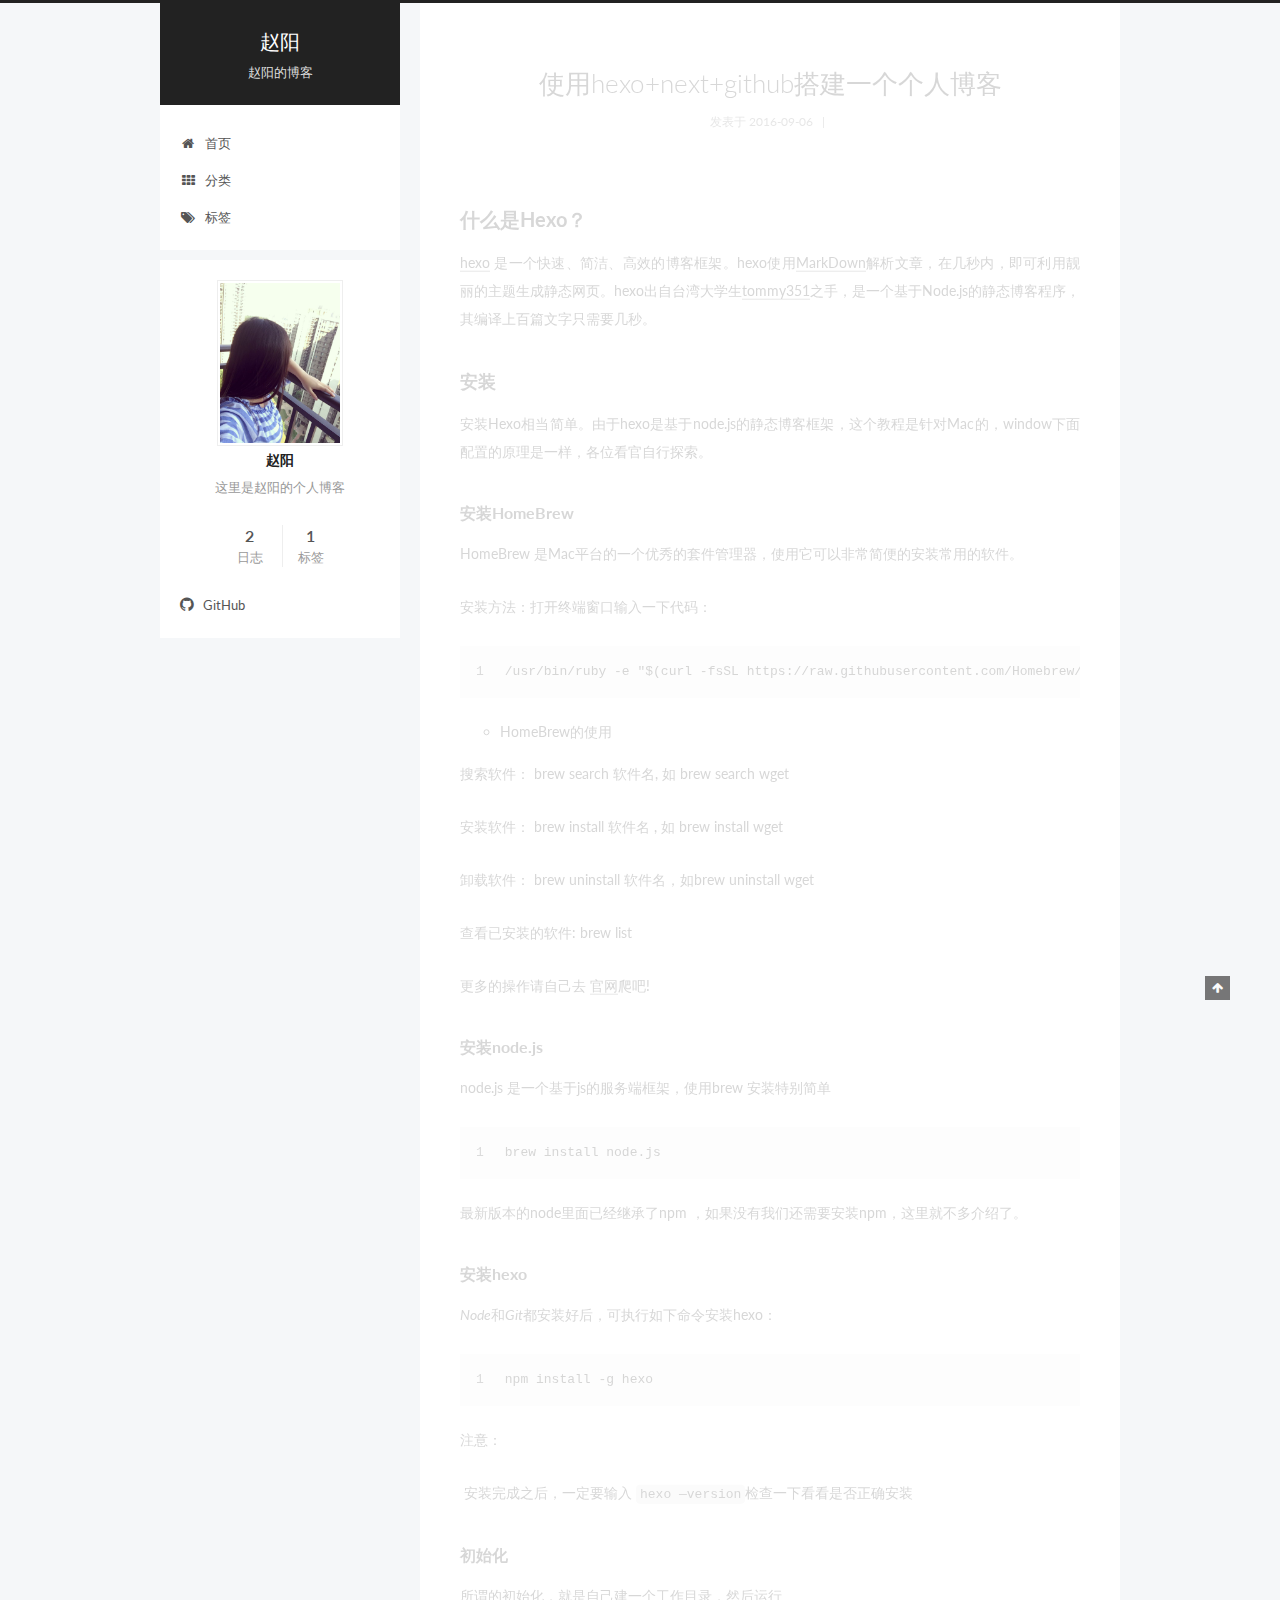
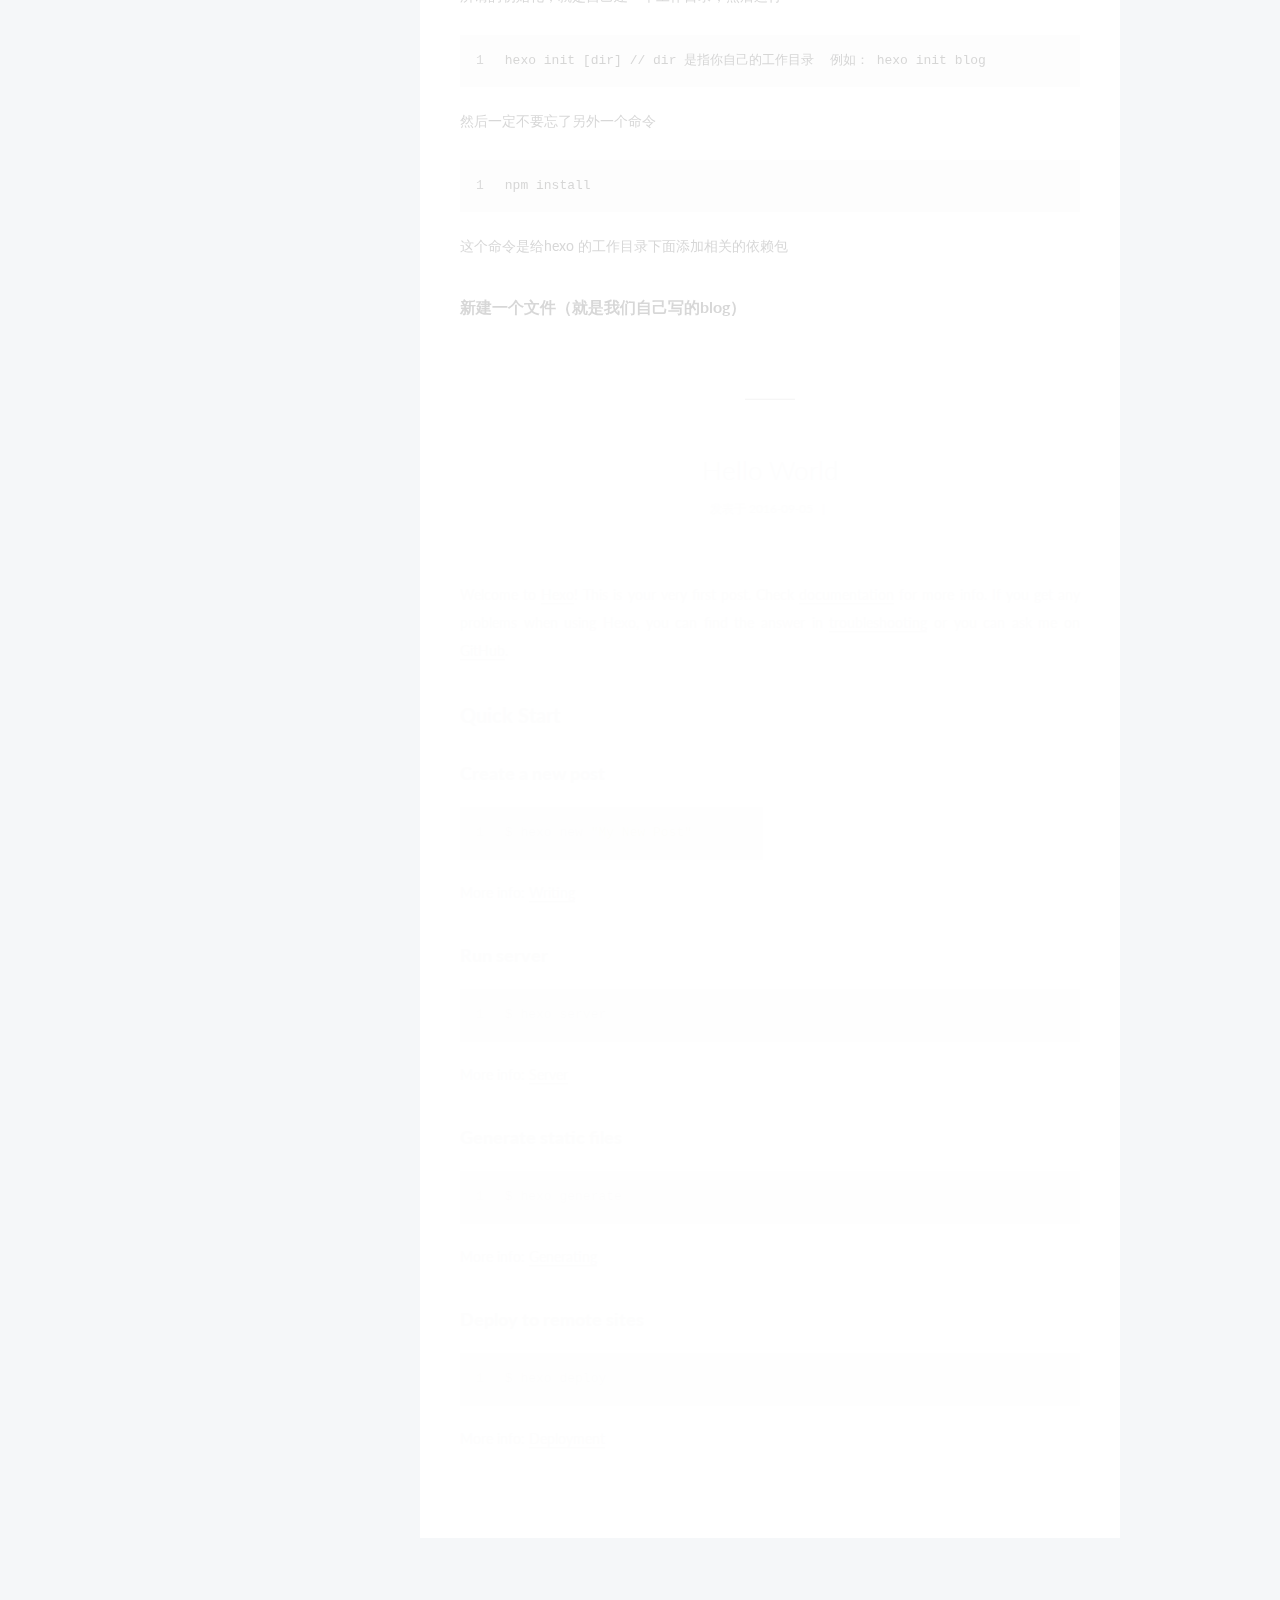
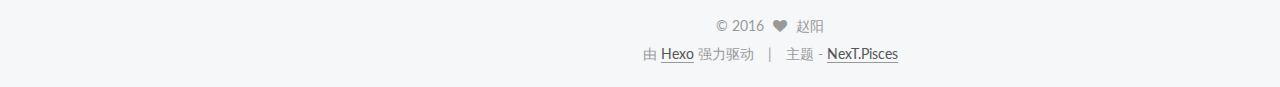
==== commit c88d2117: "Site updated: 2016-09-07 11:04:58" ====
--- a/index.html
+++ b/index.html
@@ -186,16 +186,6 @@
               <i class="menu-item-icon fa fa-fw fa-th"></i> <br />
             
             分类
-          </a>
-        </li>
-      
-        
-        <li class="menu-item menu-item-archives">
-          <a href="/archives" rel="section">
-            
-              <i class="menu-item-icon fa fa-fw fa-archive"></i> <br />
-            
-            归档
           </a>
         </li>
       
@@ -501,7 +491,7 @@
         </div>
         <nav class="site-state motion-element">
           <div class="site-state-item site-state-posts">
-            <a href="/archives">
+            <a href="/">
               <span class="site-state-item-count">2</span>
               <span class="site-state-item-name">日志</span>
             </a>
